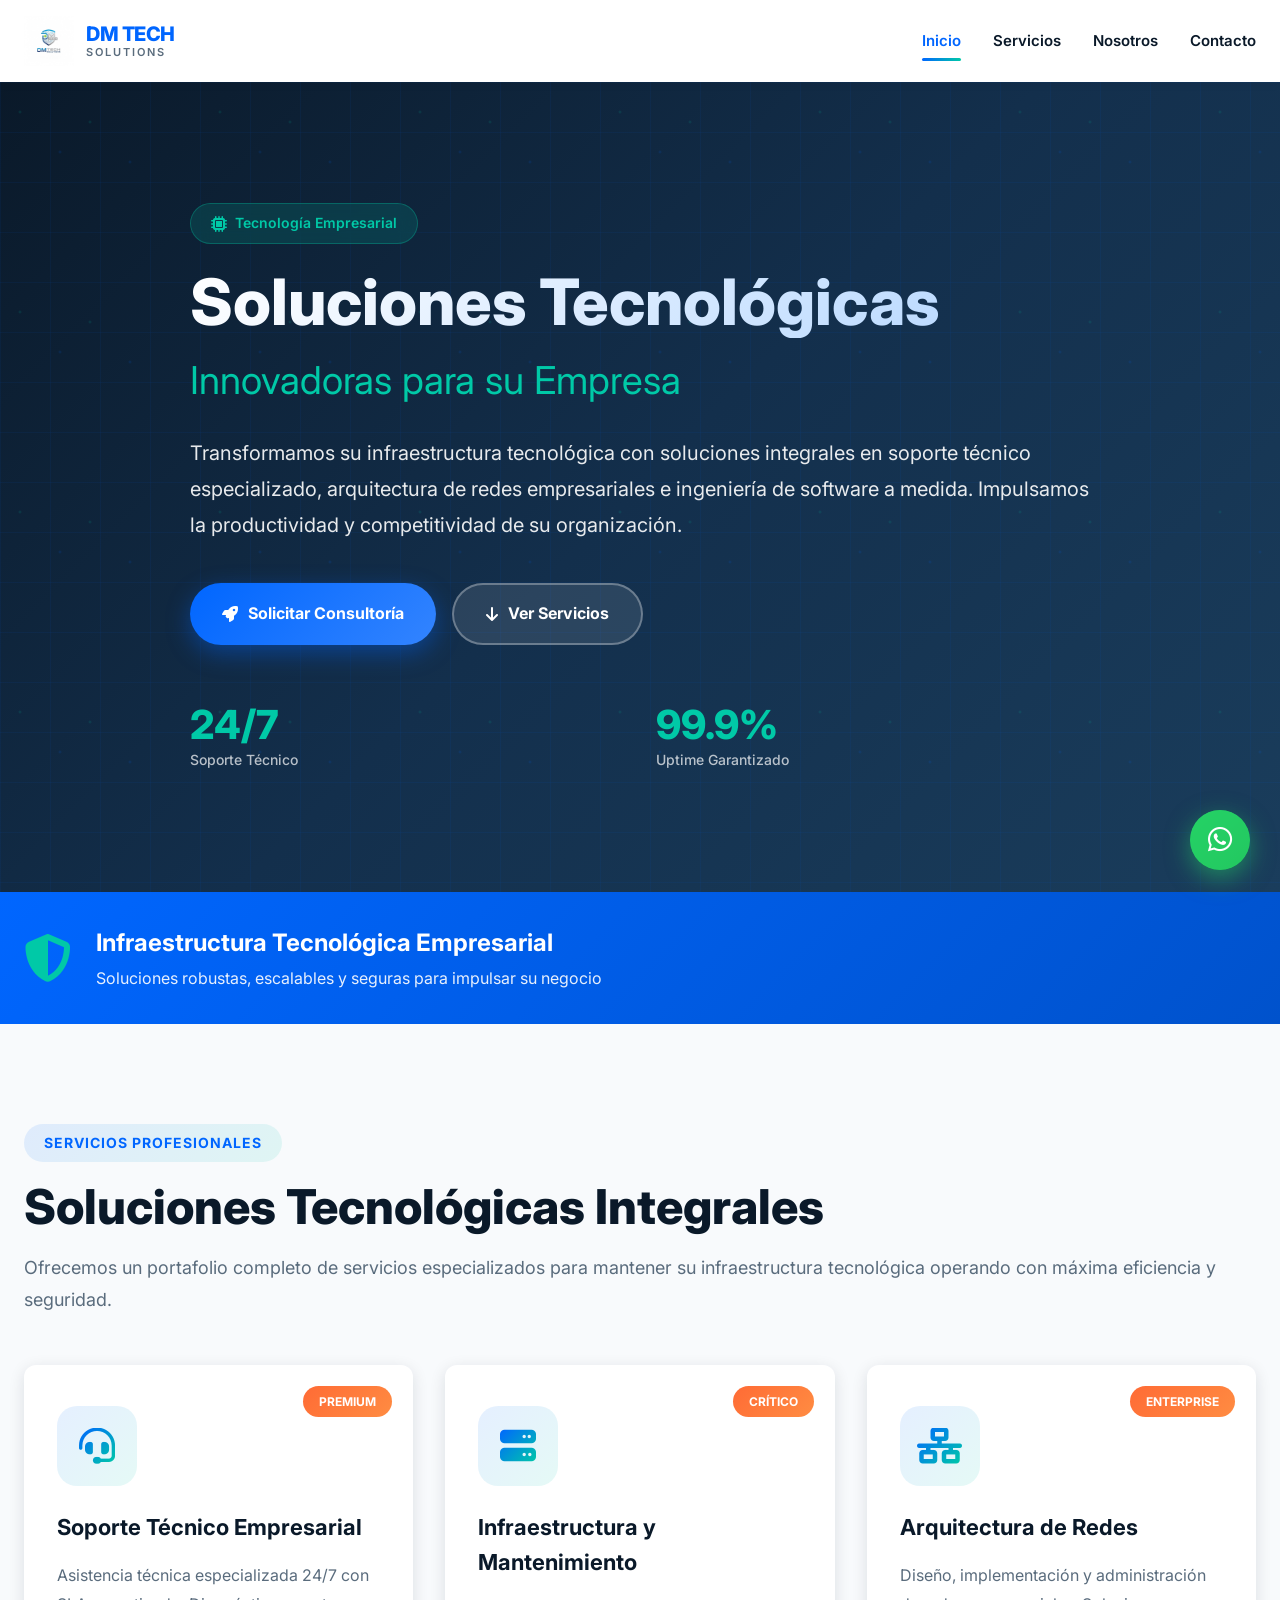
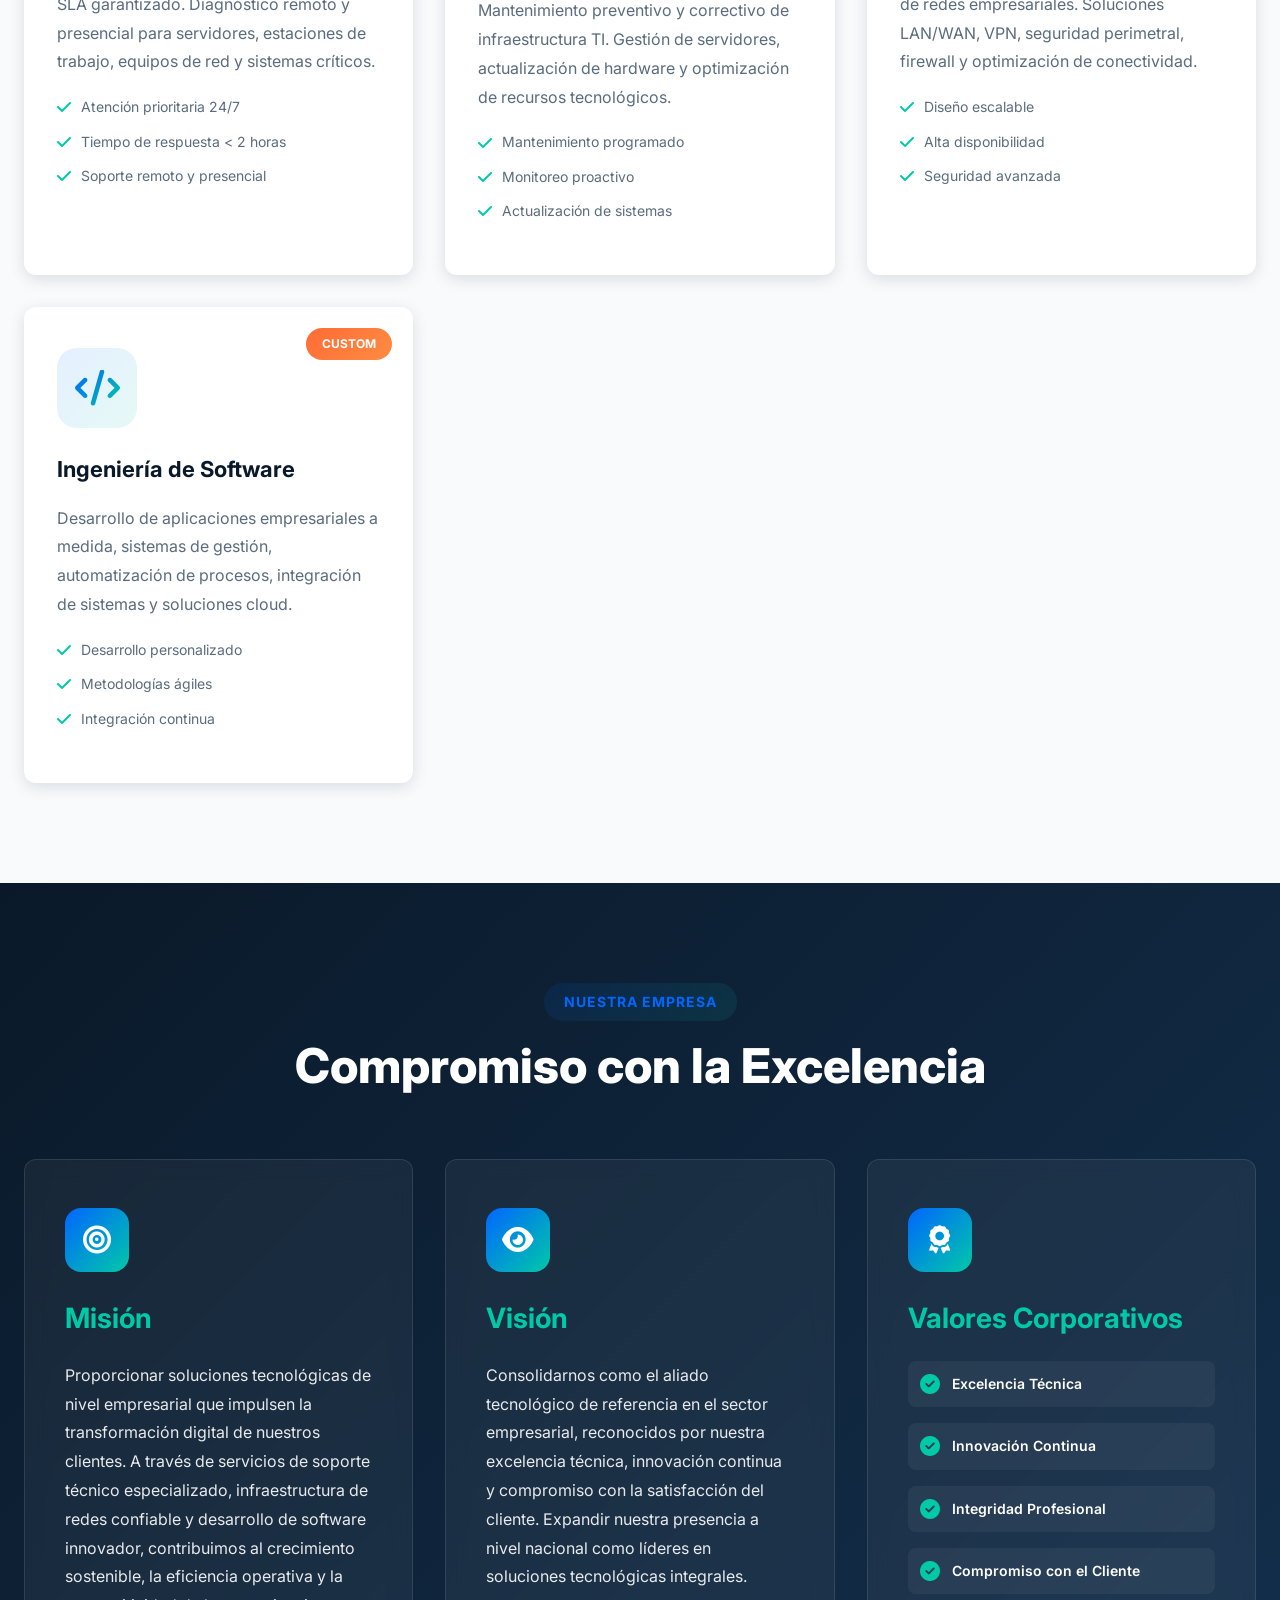
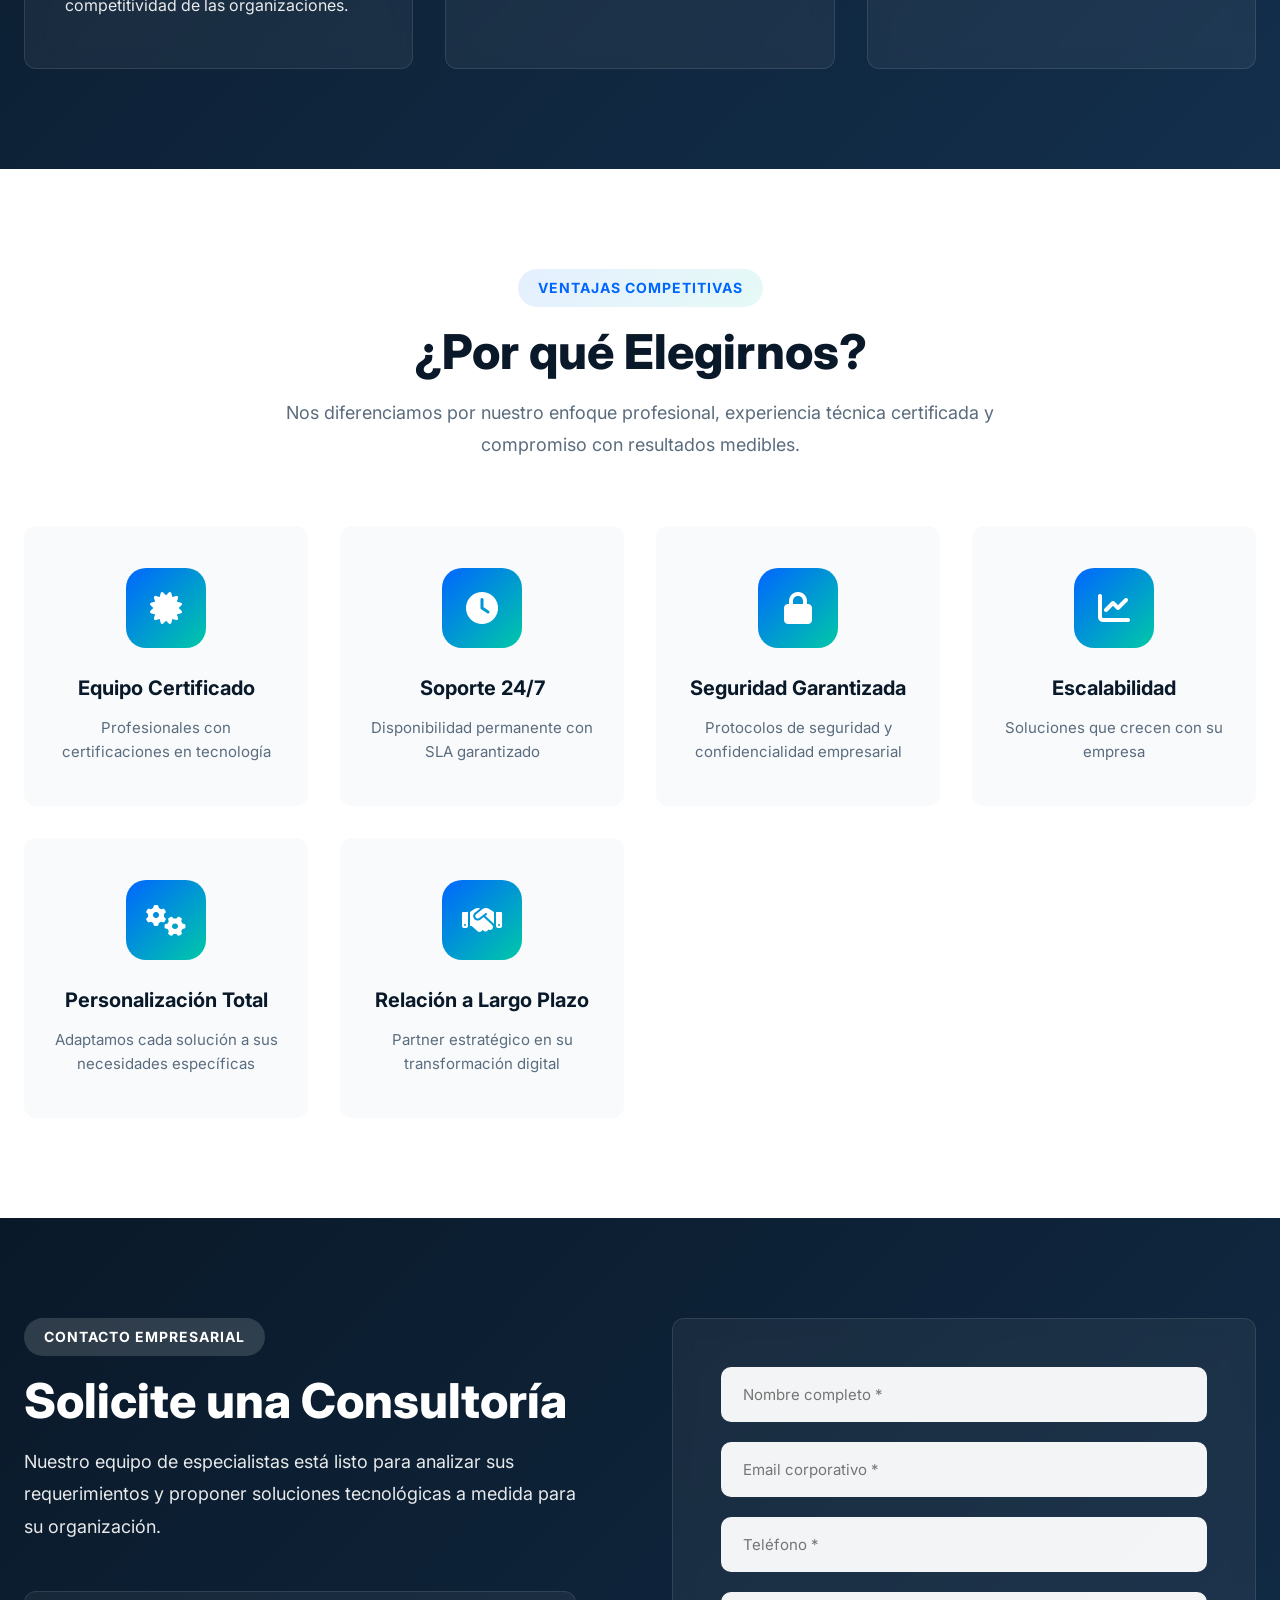
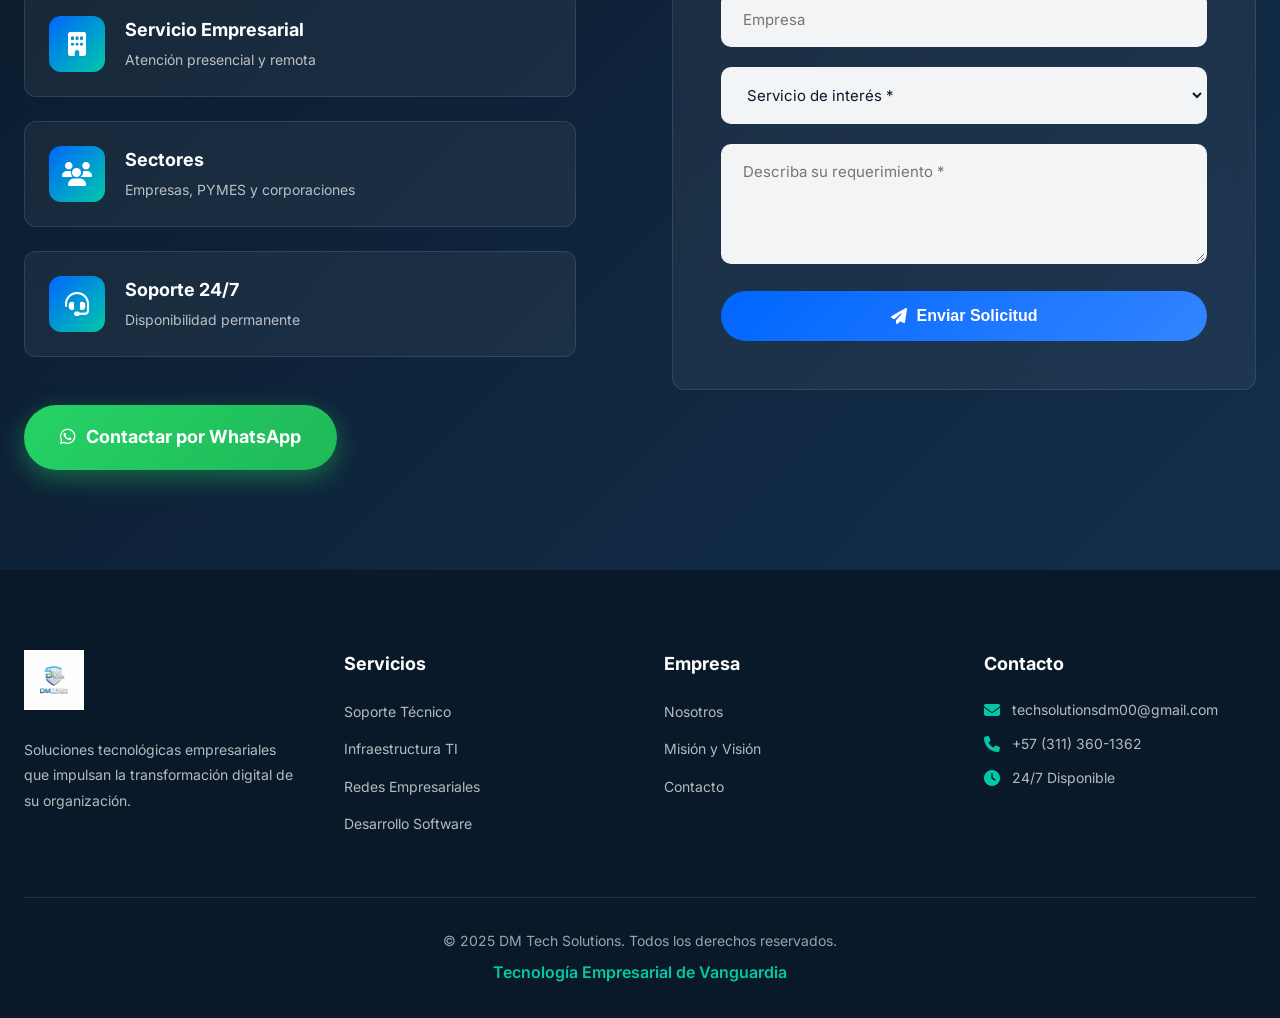
==== index.html @ 2453f930 "Initial commit - DM Tech Solutions website" ====
<!DOCTYPE html>
<html lang="es">
<head>
    <meta charset="UTF-8">
    <meta name="viewport" content="width=device-width, initial-scale=1.0">
    <meta name="description" content="DM Tech Solutions - Soluciones tecnológicas empresariales. Soporte técnico, infraestructura de redes y desarrollo de software.">
    <title>DM Tech Solutions | Tecnología Empresarial</title>
    <link rel="stylesheet" href="css/styles.css">
    <link rel="stylesheet" href="https://cdnjs.cloudflare.com/ajax/libs/font-awesome/6.4.0/css/all.min.css">
    <link rel="preconnect" href="https://fonts.googleapis.com">
    <link rel="preconnect" href="https://fonts.gstatic.com" crossorigin>
    <link href="https://fonts.googleapis.com/css2?family=Inter:wght@300;400;500;600;700;800&display=swap" rel="stylesheet">
</head>
<body>
    <!-- Header -->
    <header class="header">
        <div class="container">
            <div class="logo">
                <img src="images/logo.jpeg" alt="DM Tech Solutions Logo" class="logo-img">
                <div class="logo-text">
                    <span class="logo-name">DM TECH</span>
                    <span class="logo-tagline">SOLUTIONS</span>
                </div>
            </div>
            <nav class="nav">
                <a href="#inicio">Inicio</a>
                <a href="#servicios">Servicios</a>
                <a href="#nosotros">Nosotros</a>
                <a href="#contacto">Contacto</a>
            </nav>
        </div>
    </header>

    <!-- Hero Section -->
    <section id="inicio" class="hero">
        <div class="tech-background">
            <div class="grid-overlay"></div>
            <div class="particles"></div>
        </div>
        <div class="container">
            <div class="hero-content">
                <div class="hero-badge">
                    <i class="fas fa-microchip"></i>
                    <span>Tecnología Empresarial</span>
                </div>
                <h1 class="hero-title">
                    <span class="hero-main">Soluciones Tecnológicas</span>
                    <span class="hero-sub">Innovadoras para su Empresa</span>
                </h1>
                <p class="hero-description">
                    Transformamos su infraestructura tecnológica con soluciones integrales en soporte técnico especializado, 
                    arquitectura de redes empresariales e ingeniería de software a medida. Impulsamos la productividad y 
                    competitividad de su organización.
                </p>
                <div class="hero-buttons">
                    <a href="#contacto" class="btn btn-primary">
                        <i class="fas fa-rocket"></i> Solicitar Consultoría
                    </a>
                    <a href="#servicios" class="btn btn-secondary">
                        <i class="fas fa-arrow-down"></i> Ver Servicios
                    </a>
                </div>
                <div class="hero-stats">
                    <div class="stat">
                        <span class="stat-number">24/7</span>
                        <span class="stat-label">Soporte Técnico</span>
                    </div>
                    <div class="stat">
                        <span class="stat-number">99.9%</span>
                        <span class="stat-label">Uptime Garantizado</span>
                    </div>
                </div>
            </div>
        </div>
    </section>

    <!-- Tech Banner -->
    <section class="tech-banner">
        <div class="container">
            <div class="banner-content">
                <i class="fas fa-shield-alt"></i>
                <div class="banner-text">
                    <h3>Infraestructura Tecnológica Empresarial</h3>
                    <p>Soluciones robustas, escalables y seguras para impulsar su negocio</p>
                </div>
            </div>
        </div>
    </section>

    <!-- Services Section -->
    <section id="servicios" class="services">
        <div class="container">
            <div class="section-header">
                <span class="section-tag">Servicios Profesionales</span>
                <h2 class="section-title">Soluciones Tecnológicas Integrales</h2>
                <p class="section-description">
                    Ofrecemos un portafolio completo de servicios especializados para mantener su infraestructura 
                    tecnológica operando con máxima eficiencia y seguridad.
                </p>
            </div>
            <div class="services-grid">
                <div class="service-card">
                    <div class="service-icon">
                        <i class="fas fa-headset"></i>
                    </div>
                    <div class="service-badge">Premium</div>
                    <h3>Soporte Técnico Empresarial</h3>
                    <p>Asistencia técnica especializada 24/7 con SLA garantizado. Diagnóstico remoto y presencial para servidores, estaciones de trabajo, equipos de red y sistemas críticos.</p>
                    <ul class="service-features">
                        <li><i class="fas fa-check"></i> Atención prioritaria 24/7</li>
                        <li><i class="fas fa-check"></i> Tiempo de respuesta &lt; 2 horas</li>
                        <li><i class="fas fa-check"></i> Soporte remoto y presencial</li>
                    </ul>
                </div>
                
                <div class="service-card">
                    <div class="service-icon">
                        <i class="fas fa-server"></i>
                    </div>
                    <div class="service-badge">Crítico</div>
                    <h3>Infraestructura y Mantenimiento</h3>
                    <p>Mantenimiento preventivo y correctivo de infraestructura TI. Gestión de servidores, actualización de hardware y optimización de recursos tecnológicos.</p>
                    <ul class="service-features">
                        <li><i class="fas fa-check"></i> Mantenimiento programado</li>
                        <li><i class="fas fa-check"></i> Monitoreo proactivo</li>
                        <li><i class="fas fa-check"></i> Actualización de sistemas</li>
                    </ul>
                </div>
                
                <div class="service-card">
                    <div class="service-icon">
                        <i class="fas fa-network-wired"></i>
                    </div>
                    <div class="service-badge">Enterprise</div>
                    <h3>Arquitectura de Redes</h3>
                    <p>Diseño, implementación y administración de redes empresariales. Soluciones LAN/WAN, VPN, seguridad perimetral, firewall y optimización de conectividad.</p>
                    <ul class="service-features">
                        <li><i class="fas fa-check"></i> Diseño escalable</li>
                        <li><i class="fas fa-check"></i> Alta disponibilidad</li>
                        <li><i class="fas fa-check"></i> Seguridad avanzada</li>
                    </ul>
                </div>
                
                <div class="service-card">
                    <div class="service-icon">
                        <i class="fas fa-code"></i>
                    </div>
                    <div class="service-badge">Custom</div>
                    <h3>Ingeniería de Software</h3>
                    <p>Desarrollo de aplicaciones empresariales a medida, sistemas de gestión, automatización de procesos, integración de sistemas y soluciones cloud.</p>
                    <ul class="service-features">
                        <li><i class="fas fa-check"></i> Desarrollo personalizado</li>
                        <li><i class="fas fa-check"></i> Metodologías ágiles</li>
                        <li><i class="fas fa-check"></i> Integración continua</li>
                    </ul>
                </div>
            </div>
        </div>
    </section>

    <!-- Mission & Vision Section -->
    <section id="nosotros" class="mission-vision">
        <div class="container">
            <div class="section-header centered">
                <span class="section-tag">Nuestra Empresa</span>
                <h2 class="section-title light">Compromiso con la Excelencia</h2>
            </div>
            <div class="mv-grid">
                <div class="mv-card">
                    <div class="mv-icon">
                        <i class="fas fa-bullseye"></i>
                    </div>
                    <h3>Misión</h3>
                    <p>
                        Proporcionar soluciones tecnológicas de nivel empresarial que impulsen la transformación digital 
                        de nuestros clientes. A través de servicios de soporte técnico especializado, infraestructura de 
                        redes confiable y desarrollo de software innovador, contribuimos al crecimiento sostenible, la 
                        eficiencia operativa y la competitividad de las organizaciones.
                    </p>
                </div>
                
                <div class="mv-card">
                    <div class="mv-icon">
                        <i class="fas fa-eye"></i>
                    </div>
                    <h3>Visión</h3>
                    <p>
                        Consolidarnos como el aliado tecnológico de referencia en el sector empresarial, reconocidos por 
                        nuestra excelencia técnica, innovación continua y compromiso con la satisfacción del cliente. 
                        Expandir nuestra presencia a nivel nacional como líderes en soluciones tecnológicas integrales.
                    </p>
                </div>

                <div class="mv-card mv-values">
                    <div class="mv-icon">
                        <i class="fas fa-award"></i>
                    </div>
                    <h3>Valores Corporativos</h3>
                    <div class="values-list">
                        <div class="value-item">
                            <i class="fas fa-check-circle"></i>
                            <span>Excelencia Técnica</span>
                        </div>
                        <div class="value-item">
                            <i class="fas fa-check-circle"></i>
                            <span>Innovación Continua</span>
                        </div>
                        <div class="value-item">
                            <i class="fas fa-check-circle"></i>
                            <span>Integridad Profesional</span>
                        </div>
                        <div class="value-item">
                            <i class="fas fa-check-circle"></i>
                            <span>Compromiso con el Cliente</span>
                        </div>
                    </div>
                </div>
            </div>
        </div>
    </section>

    <!-- Why Choose Us Section -->
    <section class="why-us">
        <div class="container">
            <div class="section-header centered">
                <span class="section-tag">Ventajas Competitivas</span>
                <h2 class="section-title">¿Por qué Elegirnos?</h2>
                <p class="section-description">
                    Nos diferenciamos por nuestro enfoque profesional, experiencia técnica certificada y 
                    compromiso con resultados medibles.
                </p>
            </div>
            <div class="features-grid">
                <div class="feature">
                    <div class="feature-icon">
                        <i class="fas fa-certificate"></i>
                    </div>
                    <h4>Equipo Certificado</h4>
                    <p>Profesionales con certificaciones en tecnología</p>
                </div>
                <div class="feature">
                    <div class="feature-icon">
                        <i class="fas fa-clock"></i>
                    </div>
                    <h4>Soporte 24/7</h4>
                    <p>Disponibilidad permanente con SLA garantizado</p>
                </div>
                <div class="feature">
                    <div class="feature-icon">
                        <i class="fas fa-lock"></i>
                    </div>
                    <h4>Seguridad Garantizada</h4>
                    <p>Protocolos de seguridad y confidencialidad empresarial</p>
                </div>
                <div class="feature">
                    <div class="feature-icon">
                        <i class="fas fa-chart-line"></i>
                    </div>
                    <h4>Escalabilidad</h4>
                    <p>Soluciones que crecen con su empresa</p>
                </div>
                <div class="feature">
                    <div class="feature-icon">
                        <i class="fas fa-cogs"></i>
                    </div>
                    <h4>Personalización Total</h4>
                    <p>Adaptamos cada solución a sus necesidades específicas</p>
                </div>
                <div class="feature">
                    <div class="feature-icon">
                        <i class="fas fa-handshake"></i>
                    </div>
                    <h4>Relación a Largo Plazo</h4>
                    <p>Partner estratégico en su transformación digital</p>
                </div>
            </div>
        </div>
    </section>

    <!-- Contact Section -->
    <section id="contacto" class="contact">
        <div class="container">
            <div class="contact-wrapper">
                <div class="contact-info-section">
                    <div class="section-header">
                        <span class="section-tag light">Contacto Empresarial</span>
                        <h2 class="section-title light">Solicite una Consultoría</h2>
                        <p class="section-description light">
                            Nuestro equipo de especialistas está listo para analizar sus requerimientos y 
                            proponer soluciones tecnológicas a medida para su organización.
                        </p>
                    </div>
                    
                    <div class="contact-methods">
                        <div class="contact-method">
                            <div class="method-icon">
                                <i class="fas fa-building"></i>
                            </div>
                            <div class="method-info">
                                <h4>Servicio Empresarial</h4>
                                <p>Atención presencial y remota</p>
                            </div>
                        </div>
                        
                        <div class="contact-method">
                            <div class="method-icon">
                                <i class="fas fa-users"></i>
                            </div>
                            <div class="method-info">
                                <h4>Sectores</h4>
                                <p>Empresas, PYMES y corporaciones</p>
                            </div>
                        </div>
                        
                        <div class="contact-method">
                            <div class="method-icon">
                                <i class="fas fa-headset"></i>
                            </div>
                            <div class="method-info">
                                <h4>Soporte 24/7</h4>
                                <p>Disponibilidad permanente</p>
                            </div>
                        </div>
                    </div>
                    
                    <a href="https://wa.me/573113601362" target="_blank" rel="noopener noreferrer" class="btn btn-whatsapp">
                        <i class="fab fa-whatsapp"></i> Contactar por WhatsApp
                    </a>
                </div>
                
                <div class="contact-form-section">
                    <form class="contact-form" id="contactForm">
                        <div class="form-group">
                            <input type="text" id="nombre" placeholder="Nombre completo *" required>
                        </div>
                        <div class="form-group">
                            <input type="email" id="email" placeholder="Email corporativo *" required>
                        </div>
                        <div class="form-group">
                            <input type="tel" id="telefono" placeholder="Teléfono *" required>
                        </div>
                        <div class="form-group">
                            <input type="text" id="empresa" placeholder="Empresa">
                        </div>
                        <div class="form-group">
                            <select id="servicio" title="Servicio de interés" required>
                                <option value="">Servicio de interés *</option>
                                <option value="soporte">Soporte Técnico</option>
                                <option value="infraestructura">Infraestructura TI</option>
                                <option value="redes">Arquitectura de Redes</option>
                                <option value="desarrollo">Desarrollo de Software</option>
                                <option value="consultoria">Consultoría General</option>
                            </select>
                        </div>
                        <div class="form-group">
                            <textarea id="mensaje" rows="4" placeholder="Describa su requerimiento *" required></textarea>
                        </div>
                        <button type="submit" class="btn btn-submit">
                            <i class="fas fa-paper-plane"></i> Enviar Solicitud
                        </button>
                    </form>
                </div>
            </div>
        </div>
    </section>

    <!-- Footer -->
    <footer class="footer">
        <div class="container">
            <div class="footer-content">
                <div class="footer-section">
                    <img src="images/logo.jpeg" alt="DM Tech Solutions" class="footer-logo">
                    <p class="footer-description">
                        Soluciones tecnológicas empresariales que impulsan la transformación digital 
                        de su organización.
                    </p>
                </div>
                
                <div class="footer-section">
                    <h4>Servicios</h4>
                    <ul class="footer-links">
                        <li><a href="#servicios">Soporte Técnico</a></li>
                        <li><a href="#servicios">Infraestructura TI</a></li>
                        <li><a href="#servicios">Redes Empresariales</a></li>
                        <li><a href="#servicios">Desarrollo Software</a></li>
                    </ul>
                </div>
                
                <div class="footer-section">
                    <h4>Empresa</h4>
                    <ul class="footer-links">
                        <li><a href="#nosotros">Nosotros</a></li>
                        <li><a href="#nosotros">Misión y Visión</a></li>
                        <li><a href="#contacto">Contacto</a></li>
                    </ul>
                </div>
                
                <div class="footer-section">
                    <h4>Contacto</h4>
                    <div class="footer-contact">
                        <p><i class="fas fa-envelope"></i> techsolutionsdm00@gmail.com</p>
                        <p><i class="fas fa-phone"></i> +57 (311) 360-1362</p>
                        <p><i class="fas fa-clock"></i> 24/7 Disponible</p>
                    </div>
                </div>
            </div>
            
            <div class="footer-bottom">
                <p class="footer-copy">&copy; 2025 DM Tech Solutions. Todos los derechos reservados.</p>
                <p class="footer-slogan">Tecnología Empresarial de Vanguardia</p>
            </div>
        </div>
    </footer>

    <!-- Botón Flotante de WhatsApp -->
    <a href="https://wa.me/573113601362" target="_blank" rel="noopener noreferrer" class="whatsapp-float" aria-label="Contactar por WhatsApp">
        <i class="fab fa-whatsapp"></i>
        <span class="whatsapp-text">Contáctanos</span>
    </a>

    <script src="js/main.js"></script>
</body>
</html>
---- css/styles.css ----
/* ========================================
   DM TECH SOLUTIONS - CORPORATE STYLES
   ======================================== */

/* Reset y Variables */
* {
    margin: 0;
    padding: 0;
    box-sizing: border-box;
}

:root {
    /* Colores empresariales tecnológicos */
    --primary-color: #0066FF;
    --primary-dark: #0052CC;
    --primary-light: #3384FF;
    --secondary-color: #00C9A7;
    --accent-color: #FF6B35;
    
    /* Colores de fondo */
    --bg-dark: #0A1929;
    --bg-medium: #132F4C;
    --bg-light: #F8FAFC;
    --bg-white: #FFFFFF;
    --bg-card: #FFFFFF;
    
    /* Colores de texto */
    --text-primary: #0A1929;
    --text-secondary: #5A6C7D;
    --text-light: #8B9DAD;
    --text-white: #FFFFFF;
    
    /* Efectos y sombras */
    --shadow-sm: 0 2px 8px rgba(10, 25, 41, 0.08);
    --shadow-md: 0 4px 16px rgba(10, 25, 41, 0.12);
    --shadow-lg: 0 8px 32px rgba(10, 25, 41, 0.16);
    --shadow-xl: 0 16px 48px rgba(10, 25, 41, 0.20);
    
    /* Otros */
    --border-radius: 12px;
    --transition: all 0.3s cubic-bezier(0.4, 0, 0.2, 1);
    --whatsapp-color: #25D366;
}

/* Tipografía */
body {
    font-family: 'Inter', -apple-system, BlinkMacSystemFont, 'Segoe UI', Roboto, Oxygen, Ubuntu, Cantarell, sans-serif;
    line-height: 1.6;
    color: var(--text-primary);
    background-color: var(--bg-white);
    overflow-x: hidden;
}

html {
    scroll-behavior: smooth;
}

.container {
    max-width: 1280px;
    margin: 0 auto;
    padding: 0 24px;
}

/* ========================================
   HEADER
   ======================================== */
.header {
    background-color: rgba(255, 255, 255, 0.95);
    -webkit-backdrop-filter: blur(10px);
    backdrop-filter: blur(10px);
    box-shadow: var(--shadow-sm);
    position: sticky;
    top: 0;
    z-index: 1000;
    padding: 16px 0;
    transition: var(--transition);
}

.header .container {
    display: flex;
    justify-content: space-between;
    align-items: center;
}

.logo {
    display: flex;
    align-items: center;
    gap: 12px;
    cursor: pointer;
    transition: var(--transition);
}

.logo:hover {
    transform: translateY(-2px);
}

.logo-img {
    height: 50px;
    width: auto;
    object-fit: contain;
}

.logo-text {
    display: flex;
    flex-direction: column;
    line-height: 1.2;
}

.logo-name {
    font-size: 20px;
    font-weight: 800;
    color: var(--primary-color);
    letter-spacing: -0.5px;
}

.logo-tagline {
    font-size: 11px;
    font-weight: 600;
    color: var(--text-secondary);
    letter-spacing: 2px;
    text-transform: uppercase;
}

.nav {
    display: flex;
    gap: 32px;
    align-items: center;
}

.nav a {
    color: var(--text-primary);
    text-decoration: none;
    font-weight: 600;
    font-size: 15px;
    position: relative;
    transition: var(--transition);
    padding: 8px 0;
}

.nav a::after {
    content: '';
    position: absolute;
    bottom: 0;
    left: 0;
    width: 0;
    height: 3px;
    background: linear-gradient(90deg, var(--primary-color), var(--secondary-color));
    transition: var(--transition);
    border-radius: 3px;
}

.nav a:hover {
    color: var(--primary-color);
}

.nav a:hover::after {
    width: 100%;
}

/* ========================================
   HERO SECTION
   ======================================== */
.hero {
    position: relative;
    min-height: 90vh;
    display: flex;
    align-items: center;
    background: linear-gradient(135deg, var(--bg-dark) 0%, var(--bg-medium) 50%, #1a3d5c 100%);
    color: var(--text-white);
    overflow: hidden;
    padding: 80px 0;
}

.tech-background {
    position: absolute;
    top: 0;
    left: 0;
    right: 0;
    bottom: 0;
    z-index: 0;
    opacity: 0.6;
}

.grid-overlay {
    position: absolute;
    width: 100%;
    height: 100%;
    background-image: 
        linear-gradient(rgba(0, 102, 255, 0.1) 1px, transparent 1px),
        linear-gradient(90deg, rgba(0, 102, 255, 0.1) 1px, transparent 1px);
    background-size: 50px 50px;
    animation: gridMove 20s linear infinite;
}

@keyframes gridMove {
    0% { background-position: 0 0; }
    100% { background-position: 50px 50px; }
}

.particles {
    position: absolute;
    width: 100%;
    height: 100%;
    background-image: radial-gradient(2px 2px at 20px 30px, rgba(0, 201, 167, 0.3), transparent),
                      radial-gradient(2px 2px at 60px 70px, rgba(0, 102, 255, 0.3), transparent),
                      radial-gradient(2px 2px at 90px 40px, rgba(0, 201, 167, 0.3), transparent),
                      radial-gradient(2px 2px at 130px 80px, rgba(0, 102, 255, 0.3), transparent);
    background-size: 200px 200px;
    animation: particlesFloat 15s ease-in-out infinite;
}

@keyframes particlesFloat {
    0%, 100% { transform: translateY(0); }
    50% { transform: translateY(-20px); }
}

.hero-content {
    position: relative;
    z-index: 1;
    max-width: 900px;
}

.hero-badge {
    display: inline-flex;
    align-items: center;
    gap: 8px;
    background: rgba(0, 201, 167, 0.15);
    -webkit-backdrop-filter: blur(10px);
    backdrop-filter: blur(10px);
    border: 1px solid rgba(0, 201, 167, 0.3);
    padding: 8px 20px;
    border-radius: 50px;
    font-size: 14px;
    font-weight: 600;
    color: var(--secondary-color);
    margin-bottom: 24px;
    animation: fadeInDown 1s ease-out;
}

.hero-badge i {
    font-size: 16px;
}

.hero-title {
    display: flex;
    flex-direction: column;
    gap: 12px;
    margin-bottom: 24px;
}

.hero-main {
    font-size: clamp(2.5rem, 5vw, 4.5rem);
    font-weight: 800;
    line-height: 1.1;
    background: linear-gradient(135deg, #FFFFFF 0%, #B0D4FF 100%);
    -webkit-background-clip: text;
    -webkit-text-fill-color: transparent;
    background-clip: text;
    animation: fadeInUp 1s ease-out 0.2s both;
}

.hero-sub {
    font-size: clamp(1.5rem, 3vw, 2.5rem);
    font-weight: 400;
    color: var(--secondary-color);
    animation: fadeInUp 1s ease-out 0.4s both;
}

.hero-description {
    font-size: clamp(1rem, 2vw, 1.25rem);
    line-height: 1.8;
    color: rgba(255, 255, 255, 0.9);
    margin-bottom: 40px;
    animation: fadeInUp 1s ease-out 0.6s both;
}

.hero-buttons {
    display: flex;
    gap: 16px;
    flex-wrap: wrap;
    margin-bottom: 60px;
    animation: fadeInUp 1s ease-out 0.8s both;
}

.hero-stats {
    display: grid;
    grid-template-columns: repeat(auto-fit, minmax(150px, 1fr));
    gap: 32px;
    animation: fadeInUp 1s ease-out 1s both;
}

.stat {
    display: flex;
    flex-direction: column;
    gap: 4px;
}

.stat-number {
    font-size: 2.5rem;
    font-weight: 800;
    color: var(--secondary-color);
    line-height: 1;
}

.stat-label {
    font-size: 14px;
    color: rgba(255, 255, 255, 0.7);
    font-weight: 500;
}

/* ========================================
   BOTONES
   ======================================== */
.btn {
    display: inline-flex;
    align-items: center;
    gap: 10px;
    padding: 16px 32px;
    font-size: 16px;
    font-weight: 700;
    text-decoration: none;
    border-radius: 50px;
    transition: var(--transition);
    cursor: pointer;
    border: none;
    white-space: nowrap;
}

.btn-primary {
    background: linear-gradient(135deg, var(--primary-color), var(--primary-light));
    color: var(--text-white);
    box-shadow: 0 8px 24px rgba(0, 102, 255, 0.4);
}

.btn-primary:hover {
    transform: translateY(-3px);
    box-shadow: 0 12px 32px rgba(0, 102, 255, 0.5);
}

.btn-secondary {
    background: rgba(255, 255, 255, 0.1);
    -webkit-backdrop-filter: blur(10px);
    backdrop-filter: blur(10px);
    color: var(--text-white);
    border: 2px solid rgba(255, 255, 255, 0.3);
}

.btn-secondary:hover {
    background: rgba(255, 255, 255, 0.2);
    border-color: rgba(255, 255, 255, 0.5);
    transform: translateY(-3px);
}

.btn-whatsapp {
    background: linear-gradient(135deg, var(--whatsapp-color), #20b858);
    color: var(--text-white);
    box-shadow: 0 8px 24px rgba(37, 211, 102, 0.4);
    font-size: 18px;
    padding: 18px 36px;
}

.btn-whatsapp:hover {
    transform: translateY(-3px);
    box-shadow: 0 12px 32px rgba(37, 211, 102, 0.5);
}

.btn-submit {
    background: linear-gradient(135deg, var(--primary-color), var(--primary-light));
    color: var(--text-white);
    width: 100%;
    justify-content: center;
}

.btn-submit:hover {
    transform: translateY(-2px);
    box-shadow: var(--shadow-lg);
}

/* ========================================
   TECH BANNER
   ======================================== */
.tech-banner {
    background: linear-gradient(135deg, var(--primary-color), var(--primary-dark));
    padding: 32px 0;
    color: var(--text-white);
}

.banner-content {
    display: flex;
    align-items: center;
    gap: 24px;
}

.banner-content i {
    font-size: 48px;
    color: var(--secondary-color);
}

.banner-text h3 {
    font-size: 24px;
    font-weight: 700;
    margin-bottom: 4px;
}

.banner-text p {
    font-size: 16px;
    color: rgba(255, 255, 255, 0.9);
}

/* ========================================
   SECTION HEADERS
   ======================================== */
.section-header {
    margin-bottom: 48px;
}

.section-header.centered {
    text-align: center;
    max-width: 800px;
    margin-left: auto;
    margin-right: auto;
    margin-bottom: 64px;
}

.section-tag {
    display: inline-block;
    background: linear-gradient(135deg, rgba(0, 102, 255, 0.1), rgba(0, 201, 167, 0.1));
    color: var(--primary-color);
    padding: 8px 20px;
    border-radius: 50px;
    font-size: 14px;
    font-weight: 700;
    text-transform: uppercase;
    letter-spacing: 1px;
    margin-bottom: 16px;
}

.section-tag.light {
    background: rgba(255, 255, 255, 0.15);
    color: var(--text-white);
}

.section-title {
    font-size: clamp(2rem, 4vw, 3rem);
    font-weight: 800;
    color: var(--text-primary);
    margin-bottom: 16px;
    line-height: 1.2;
}

.section-title.light {
    color: var(--text-white);
}

.section-description {
    font-size: 18px;
    line-height: 1.8;
    color: var(--text-secondary);
}

.section-description.light {
    color: rgba(255, 255, 255, 0.9);
}

/* ========================================
   SERVICES SECTION
   ======================================== */
.services {
    padding: 100px 0;
    background-color: var(--bg-light);
}

.services-grid {
    display: grid;
    grid-template-columns: repeat(auto-fit, minmax(300px, 1fr));
    gap: 32px;
}

.service-card {
    background: var(--bg-card);
    padding: 40px 32px;
    border-radius: var(--border-radius);
    box-shadow: var(--shadow-md);
    transition: var(--transition);
    position: relative;
    overflow: hidden;
    border: 1px solid transparent;
}

.service-card::before {
    content: '';
    position: absolute;
    top: 0;
    left: 0;
    right: 0;
    height: 4px;
    background: linear-gradient(90deg, var(--primary-color), var(--secondary-color));
    transform: scaleX(0);
    transition: var(--transition);
}

.service-card:hover {
    transform: translateY(-8px);
    box-shadow: var(--shadow-xl);
    border-color: rgba(0, 102, 255, 0.2);
}

.service-card:hover::before {
    transform: scaleX(1);
}

.service-icon {
    width: 80px;
    height: 80px;
    background: linear-gradient(135deg, rgba(0, 102, 255, 0.1), rgba(0, 201, 167, 0.1));
    border-radius: 20px;
    display: flex;
    align-items: center;
    justify-content: center;
    margin-bottom: 24px;
    transition: var(--transition);
}

.service-card:hover .service-icon {
    transform: rotate(-5deg) scale(1.05);
}

.service-icon i {
    font-size: 36px;
    background: linear-gradient(135deg, var(--primary-color), var(--secondary-color));
    -webkit-background-clip: text;
    -webkit-text-fill-color: transparent;
    background-clip: text;
}

.service-badge {
    position: absolute;
    top: 20px;
    right: 20px;
    background: linear-gradient(135deg, var(--accent-color), #FF8C42);
    color: var(--text-white);
    padding: 6px 16px;
    border-radius: 20px;
    font-size: 12px;
    font-weight: 700;
    text-transform: uppercase;
}

.service-card h3 {
    font-size: 22px;
    font-weight: 700;
    color: var(--text-primary);
    margin-bottom: 16px;
}

.service-card p {
    color: var(--text-secondary);
    line-height: 1.8;
    margin-bottom: 20px;
}

.service-features {
    list-style: none;
    padding: 0;
}

.service-features li {
    display: flex;
    align-items: center;
    gap: 10px;
    color: var(--text-secondary);
    margin-bottom: 12px;
    font-size: 14px;
}

.service-features i {
    color: var(--secondary-color);
    font-size: 16px;
}

/* ========================================
   MISSION & VISION
   ======================================== */
.mission-vision {
    padding: 100px 0;
    background: linear-gradient(135deg, var(--bg-dark) 0%, var(--bg-medium) 100%);
    color: var(--text-white);
}

.mv-grid {
    display: grid;
    grid-template-columns: repeat(auto-fit, minmax(320px, 1fr));
    gap: 32px;
}

.mv-card {
    background: rgba(255, 255, 255, 0.05);
    -webkit-backdrop-filter: blur(10px);
    backdrop-filter: blur(10px);
    padding: 48px 40px;
    border-radius: var(--border-radius);
    border: 1px solid rgba(255, 255, 255, 0.1);
    transition: var(--transition);
}

.mv-card:hover {
    transform: translateY(-8px);
    background: rgba(255, 255, 255, 0.08);
    border-color: rgba(0, 201, 167, 0.3);
}

.mv-icon {
    width: 64px;
    height: 64px;
    background: linear-gradient(135deg, var(--primary-color), var(--secondary-color));
    border-radius: 16px;
    display: flex;
    align-items: center;
    justify-content: center;
    margin-bottom: 24px;
}

.mv-icon i {
    font-size: 28px;
    color: var(--text-white);
}

.mv-card h3 {
    font-size: 28px;
    font-weight: 700;
    margin-bottom: 20px;
    color: var(--secondary-color);
}

.mv-card p {
    font-size: 16px;
    line-height: 1.8;
    color: rgba(255, 255, 255, 0.9);
}

.values-list {
    display: grid;
    grid-template-columns: repeat(auto-fit, minmax(200px, 1fr));
    gap: 16px;
}

.value-item {
    display: flex;
    align-items: center;
    gap: 12px;
    padding: 12px;
    background: rgba(255, 255, 255, 0.05);
    border-radius: 8px;
    transition: var(--transition);
}

.value-item:hover {
    background: rgba(255, 255, 255, 0.1);
}

.value-item i {
    font-size: 20px;
    color: var(--secondary-color);
}

.value-item span {
    font-size: 14px;
    font-weight: 600;
}

/* ========================================
   WHY CHOOSE US
   ======================================== */
.why-us {
    padding: 100px 0;
    background-color: var(--bg-white);
}

.features-grid {
    display: grid;
    grid-template-columns: repeat(auto-fit, minmax(280px, 1fr));
    gap: 32px;
}

.feature {
    text-align: center;
    padding: 40px 24px;
    background: var(--bg-light);
    border-radius: var(--border-radius);
    transition: var(--transition);
    border: 2px solid transparent;
}

.feature:hover {
    transform: translateY(-8px);
    background: var(--bg-white);
    border-color: var(--primary-color);
    box-shadow: var(--shadow-lg);
}

.feature-icon {
    width: 80px;
    height: 80px;
    background: linear-gradient(135deg, var(--primary-color), var(--secondary-color));
    border-radius: 20px;
    display: flex;
    align-items: center;
    justify-content: center;
    margin: 0 auto 24px;
    transition: var(--transition);
}

.feature:hover .feature-icon {
    transform: scale(1.1) rotate(-5deg);
}

.feature-icon i {
    font-size: 32px;
    color: var(--text-white);
}

.feature h4 {
    font-size: 20px;
    font-weight: 700;
    color: var(--text-primary);
    margin-bottom: 12px;
}

.feature p {
    font-size: 15px;
    color: var(--text-secondary);
    line-height: 1.6;
}

/* ========================================
   CONTACT SECTION
   ======================================== */
.contact {
    padding: 100px 0;
    background: linear-gradient(135deg, var(--bg-dark) 0%, var(--bg-medium) 100%);
    color: var(--text-white);
}

.contact-wrapper {
    display: grid;
    grid-template-columns: 1fr 1fr;
    gap: 64px;
    align-items: start;
}

.contact-info-section {
    padding-right: 32px;
}

.contact-methods {
    display: flex;
    flex-direction: column;
    gap: 24px;
    margin: 48px 0;
}

.contact-method {
    display: flex;
    align-items: center;
    gap: 20px;
    padding: 24px;
    background: rgba(255, 255, 255, 0.05);
    border-radius: var(--border-radius);
    border: 1px solid rgba(255, 255, 255, 0.1);
    transition: var(--transition);
}

.contact-method:hover {
    background: rgba(255, 255, 255, 0.1);
    transform: translateX(8px);
}

.method-icon {
    width: 56px;
    height: 56px;
    background: linear-gradient(135deg, var(--primary-color), var(--secondary-color));
    border-radius: 12px;
    display: flex;
    align-items: center;
    justify-content: center;
    flex-shrink: 0;
}

.method-icon i {
    font-size: 24px;
    color: var(--text-white);
}

.method-info h4 {
    font-size: 18px;
    font-weight: 700;
    margin-bottom: 4px;
}

.method-info p {
    font-size: 14px;
    color: rgba(255, 255, 255, 0.7);
}

/* Form Styles */
.contact-form-section {
    background: rgba(255, 255, 255, 0.05);
    -webkit-backdrop-filter: blur(10px);
    backdrop-filter: blur(10px);
    padding: 48px;
    border-radius: var(--border-radius);
    border: 1px solid rgba(255, 255, 255, 0.1);
}

.contact-form {
    display: flex;
    flex-direction: column;
    gap: 20px;
}

.form-group input,
.form-group select,
.form-group textarea {
    width: 100%;
    padding: 16px 20px;
    font-size: 15px;
    font-family: inherit;
    background: rgba(255, 255, 255, 0.95);
    border: 2px solid transparent;
    border-radius: 10px;
    color: var(--text-primary);
    transition: var(--transition);
}

.form-group input:focus,
.form-group select:focus,
.form-group textarea:focus {
    outline: none;
    border-color: var(--primary-color);
    background: var(--bg-white);
}

.form-group textarea {
    resize: vertical;
    min-height: 120px;
}

/* ========================================
   FOOTER
   ======================================== */
.footer {
    background-color: var(--bg-dark);
    color: rgba(255, 255, 255, 0.8);
    padding: 80px 0 32px;
}

.footer-content {
    display: grid;
    grid-template-columns: repeat(auto-fit, minmax(250px, 1fr));
    gap: 48px;
    margin-bottom: 48px;
}

.footer-section h4 {
    font-size: 18px;
    font-weight: 700;
    color: var(--text-white);
    margin-bottom: 20px;
}

.footer-logo {
    height: 60px;
    width: auto;
    margin-bottom: 20px;
}

.footer-description {
    font-size: 14px;
    line-height: 1.8;
    color: rgba(255, 255, 255, 0.7);
}

.footer-links {
    list-style: none;
}

.footer-links li {
    margin-bottom: 12px;
}

.footer-links a {
    color: rgba(255, 255, 255, 0.7);
    text-decoration: none;
    font-size: 14px;
    transition: var(--transition);
}

.footer-links a:hover {
    color: var(--secondary-color);
    padding-left: 8px;
}

.footer-contact p {
    display: flex;
    align-items: center;
    gap: 12px;
    font-size: 14px;
    margin-bottom: 12px;
    color: rgba(255, 255, 255, 0.7);
}

.footer-contact i {
    color: var(--secondary-color);
    font-size: 16px;
}

.footer-bottom {
    border-top: 1px solid rgba(255, 255, 255, 0.1);
    padding-top: 32px;
    text-align: center;
}

.footer-copy {
    font-size: 14px;
    color: rgba(255, 255, 255, 0.6);
    margin-bottom: 8px;
}

.footer-slogan {
    font-size: 16px;
    font-weight: 600;
    color: var(--secondary-color);
}

/* ========================================
   ANIMATIONS
   ======================================== */
@keyframes fadeIn {
    from {
        opacity: 0;
    }
    to {
        opacity: 1;
    }
}

@keyframes fadeInDown {
    from {
        opacity: 0;
        transform: translateY(-30px);
    }
    to {
        opacity: 1;
        transform: translateY(0);
    }
}

@keyframes fadeInUp {
    from {
        opacity: 0;
        transform: translateY(30px);
    }
    to {
        opacity: 1;
        transform: translateY(0);
    }
}

/* ========================================
   RESPONSIVE DESIGN
   ======================================== */
@media (max-width: 1024px) {
    .contact-wrapper {
        grid-template-columns: 1fr;
        gap: 48px;
    }
    
    .contact-info-section {
        padding-right: 0;
    }
}

@media (max-width: 768px) {
    .header .container {
        flex-direction: column;
        gap: 16px;
    }

    .nav {
        gap: 20px;
    }

    .nav a {
        font-size: 14px;
    }

    .hero {
        min-height: 0;
        padding: 60px 0;
    }

    .hero-buttons {
        flex-direction: column;
        width: 100%;
    }

    .btn {
        width: 100%;
        justify-content: center;
    }

    .hero-stats {
        grid-template-columns: repeat(3, 1fr);
        gap: 16px;
    }

    .stat-number {
        font-size: 2rem;
    }

    .stat-label {
        font-size: 12px;
    }

    .banner-content {
        flex-direction: column;
        text-align: center;
    }

    .services-grid,
    .features-grid,
    .mv-grid {
        grid-template-columns: 1fr;
    }

    .values-list {
        grid-template-columns: 1fr;
    }

    .contact-form-section {
        padding: 32px 24px;
    }

    .footer-content {
        grid-template-columns: 1fr;
        gap: 32px;
    }
}

@media (max-width: 480px) {
    .container {
        padding: 0 16px;
    }

    .logo-img {
        height: 40px;
    }

    .logo-name {
        font-size: 16px;
    }

    .hero-stats {
        grid-template-columns: 1fr;
        text-align: center;
    }

    .service-card,
    .feature,
    .mv-card {
        padding: 32px 24px;
    }
}

/* ========================================
   UTILITY CLASSES
   ======================================== */
.text-center {
    text-align: center;
}

.mb-0 { margin-bottom: 0; }
.mb-1 { margin-bottom: 8px; }
.mb-2 { margin-bottom: 16px; }
.mb-3 { margin-bottom: 24px; }
.mb-4 { margin-bottom: 32px; }

.mt-0 { margin-top: 0; }
.mt-1 { margin-top: 8px; }
.mt-2 { margin-top: 16px; }
.mt-3 { margin-top: 24px; }
.mt-4 { margin-top: 32px; }

/* ========================================
   WHATSAPP FLOATING BUTTON
   ======================================== */
.whatsapp-float {
    position: fixed;
    bottom: 30px;
    right: 30px;
    background: linear-gradient(135deg, var(--whatsapp-color), #20b858);
    color: var(--text-white);
    width: 60px;
    height: 60px;
    border-radius: 50%;
    display: flex;
    align-items: center;
    justify-content: center;
    font-size: 28px;
    box-shadow: 0 8px 24px rgba(37, 211, 102, 0.5);
    z-index: 9999;
    text-decoration: none;
    transition: var(--transition);
    overflow: hidden;
}

.whatsapp-float i {
    transition: var(--transition);
    z-index: 2;
}

.whatsapp-text {
    position: absolute;
    right: 70px;
    background: var(--whatsapp-color);
    color: white;
    padding: 12px 20px;
    border-radius: 30px;
    font-size: 14px;
    font-weight: 600;
    white-space: nowrap;
    opacity: 0;
    transform: translateX(20px);
    transition: var(--transition);
    box-shadow: 0 4px 16px rgba(37, 211, 102, 0.3);
    pointer-events: none;
}

.whatsapp-float:hover {
    transform: scale(1.1);
    box-shadow: 0 12px 32px rgba(37, 211, 102, 0.6);
}

.whatsapp-float:hover .whatsapp-text {
    opacity: 1;
    transform: translateX(0);
}

.whatsapp-float:hover i {
    animation: shake 0.5s ease-in-out;
}

@keyframes shake {
    0%, 100% { transform: rotate(0deg); }
    25% { transform: rotate(-15deg); }
    75% { transform: rotate(15deg); }
}

/* Pulse animation */
.whatsapp-float::before {
    content: '';
    position: absolute;
    width: 100%;
    height: 100%;
    border-radius: 50%;
    background: var(--whatsapp-color);
    opacity: 0.6;
    animation: pulse 2s infinite;
}

@keyframes pulse {
    0% {
        transform: scale(1);
        opacity: 0.6;
    }
    50% {
        transform: scale(1.3);
        opacity: 0;
    }
    100% {
        transform: scale(1);
        opacity: 0;
    }
}

/* Responsive */
@media (max-width: 768px) {
    .whatsapp-float {
        bottom: 20px;
        right: 20px;
        width: 56px;
        height: 56px;
        font-size: 26px;
    }
    
    .whatsapp-text {
        display: none;
    }
}
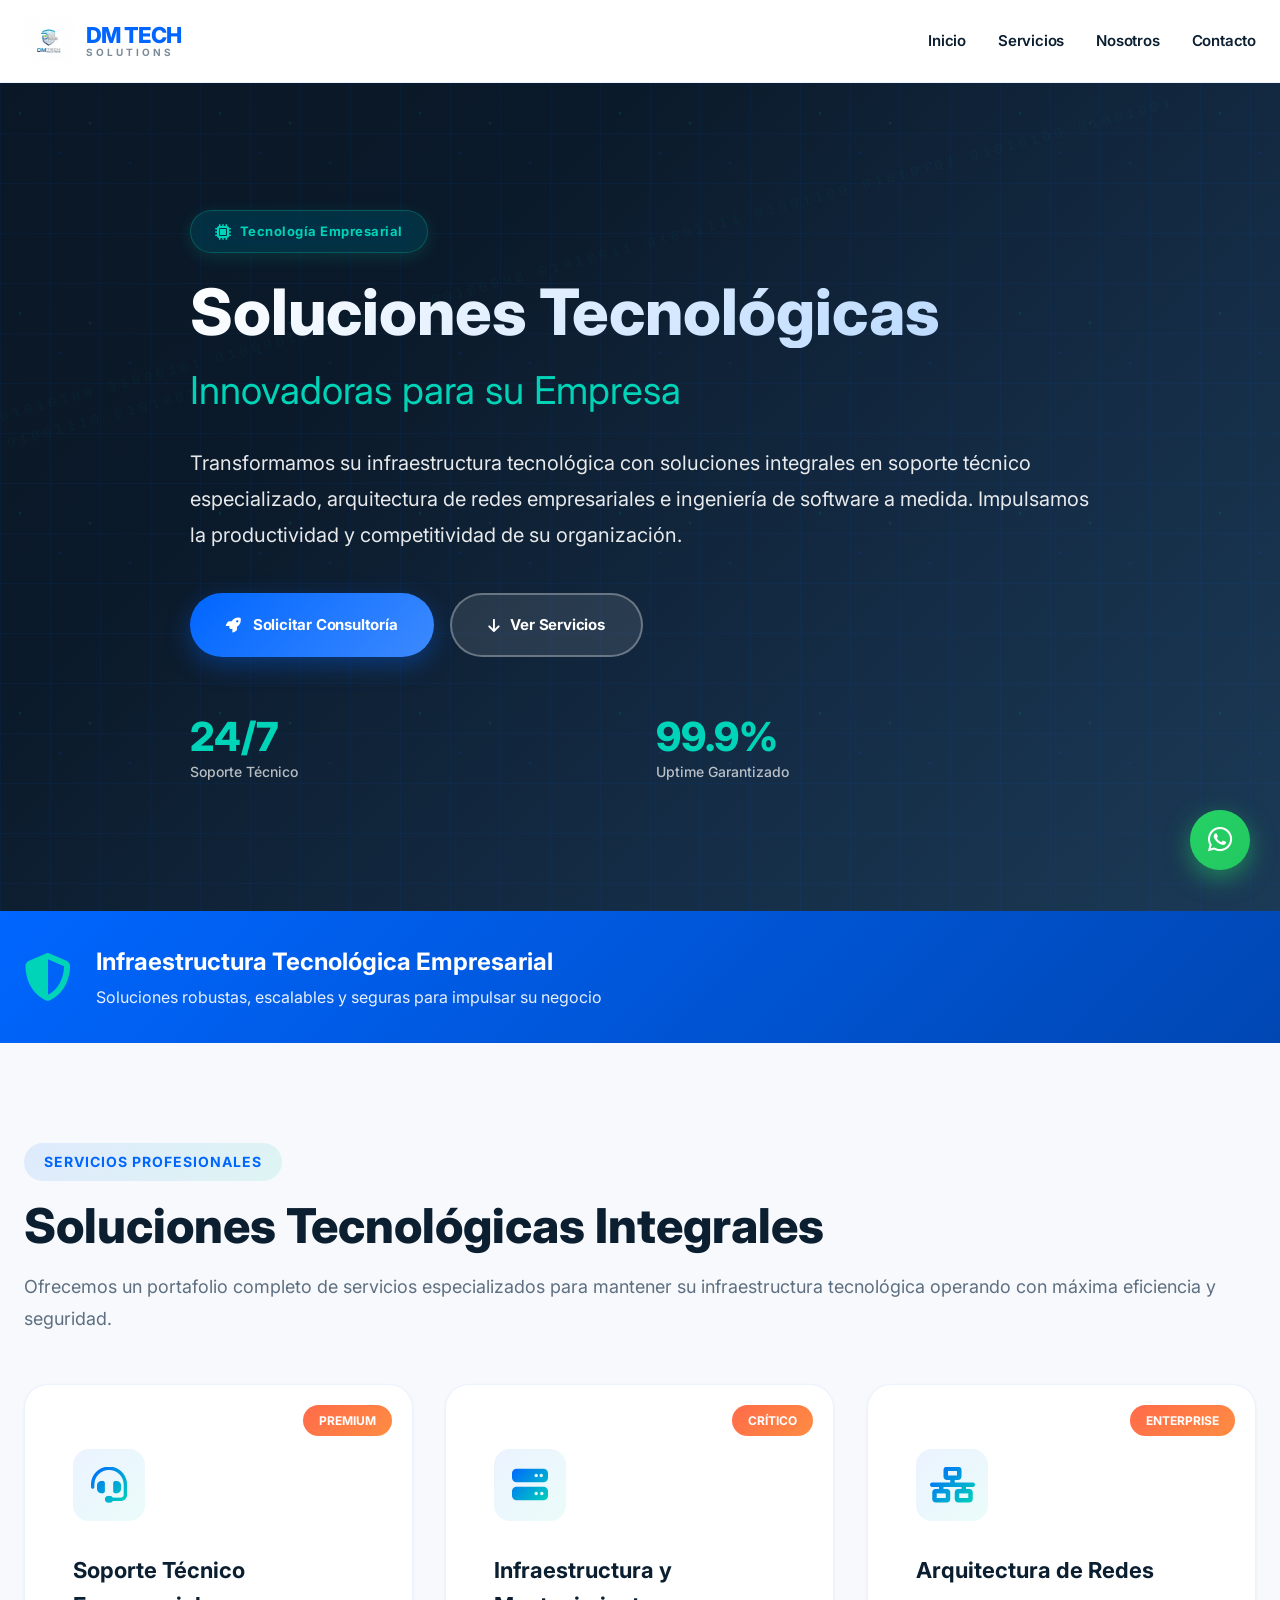
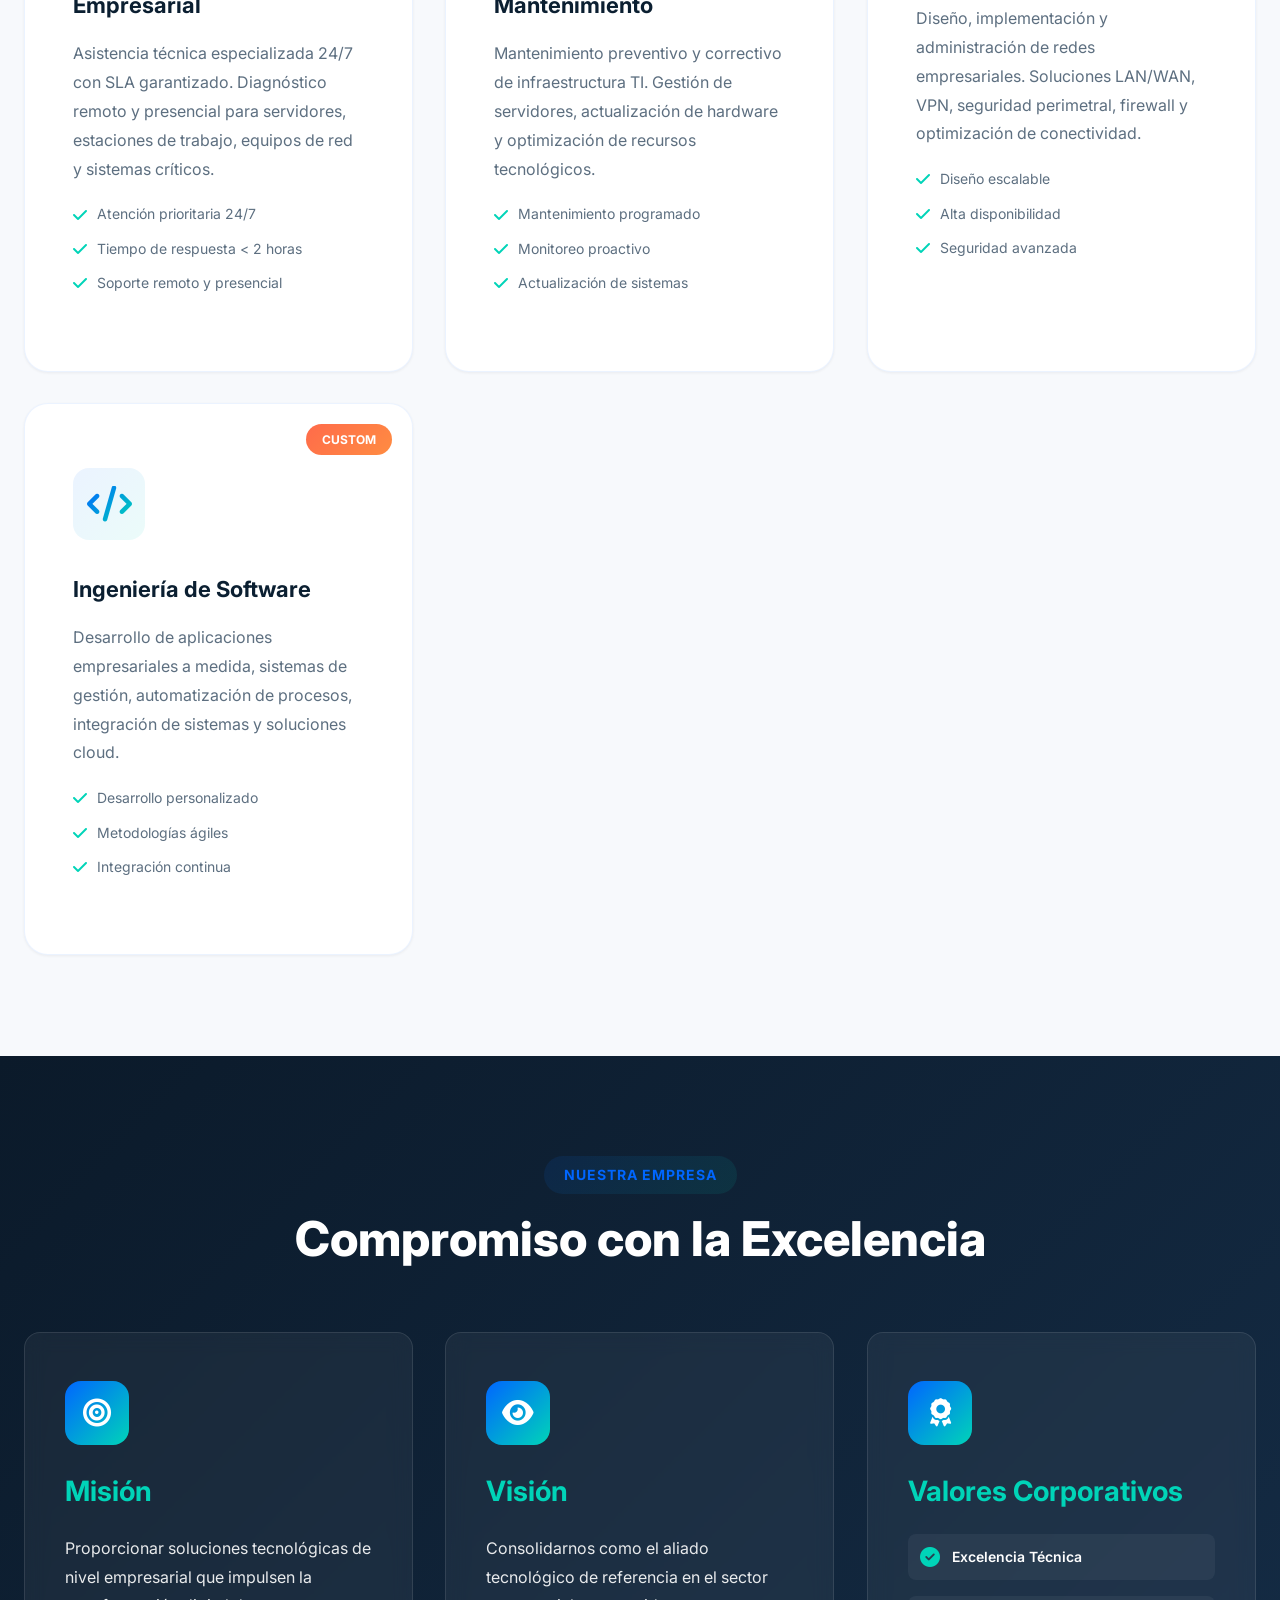
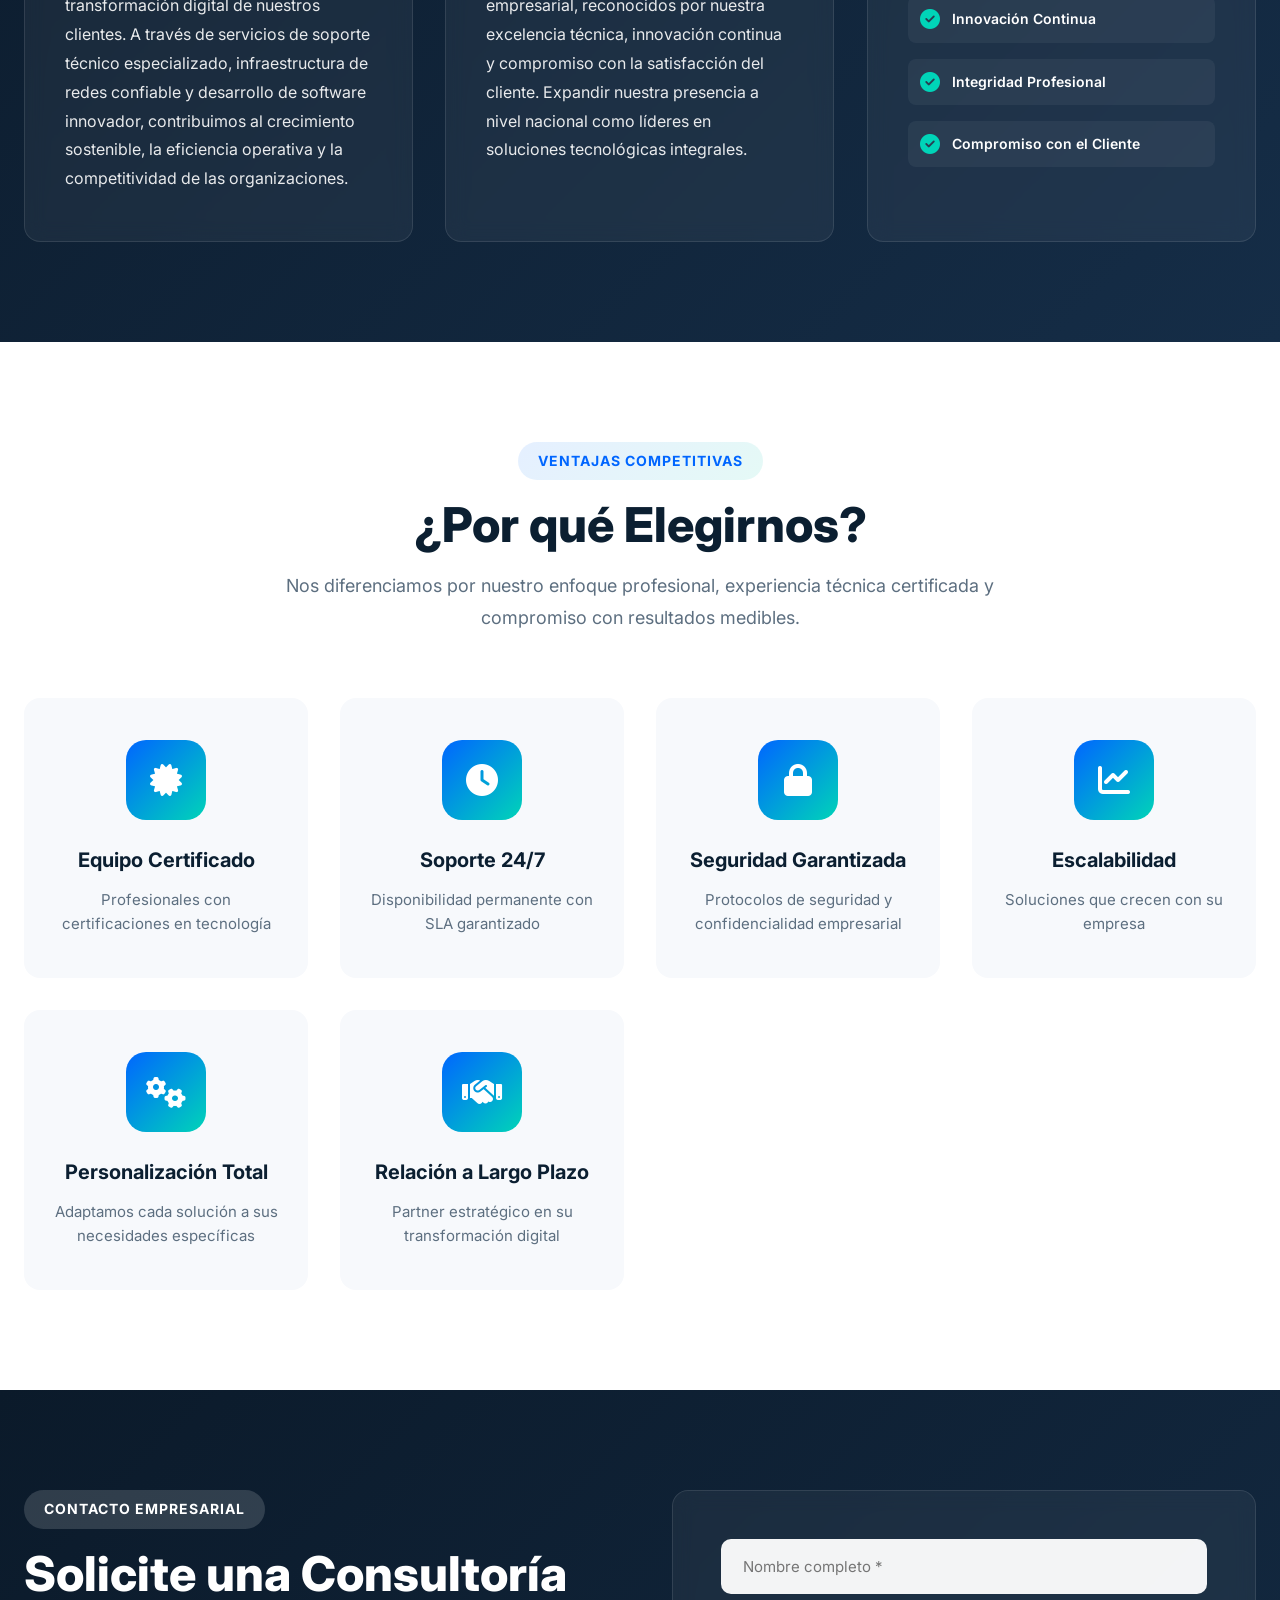
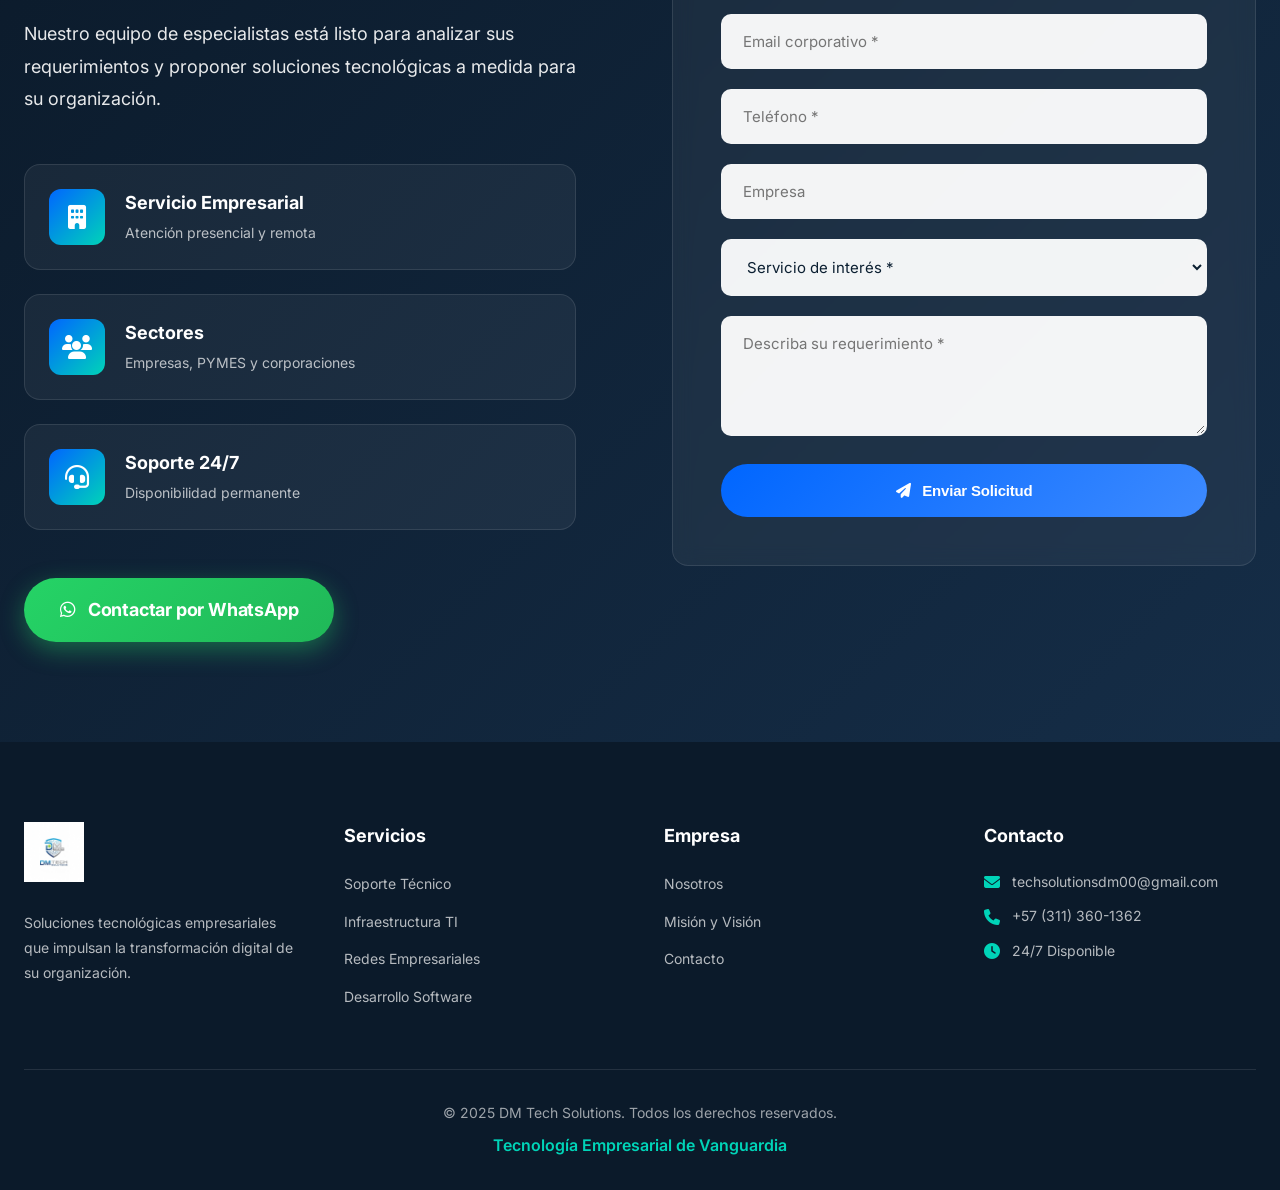
==== commit d5423f0a: "Mejorar estilos y efectos en CSS, optimizar JavaScript y actualizar metadatos en HTML" ====
--- a/index.html
+++ b/index.html
@@ -3,8 +3,18 @@
 <head>
     <meta charset="UTF-8">
     <meta name="viewport" content="width=device-width, initial-scale=1.0">
-    <meta name="description" content="DM Tech Solutions - Soluciones tecnológicas empresariales. Soporte técnico, infraestructura de redes y desarrollo de software.">
-    <title>DM Tech Solutions | Tecnología Empresarial</title>
+    <meta name="description" content="DM Tech Solutions - Soluciones tecnológicas empresariales. Soporte técnico especializado, infraestructura de redes y desarrollo de software a medida.">
+    <meta name="keywords" content="soporte técnico, infraestructura TI, redes empresariales, desarrollo software, consultoría tecnológica">
+    <meta name="author" content="DM Tech Solutions">
+    <meta name="theme-color" content="#0066FF">
+    
+    <!-- Open Graph / Facebook -->
+    <meta property="og:type" content="website">
+    <meta property="og:title" content="DM Tech Solutions | Tecnología Empresarial">
+    <meta property="og:description" content="Soluciones tecnológicas empresariales de vanguardia">
+    <meta property="og:image" content="images/logo.jpeg">
+    
+    <title>DM Tech Solutions | Tecnología Empresarial de Vanguardia</title>
     <link rel="stylesheet" href="css/styles.css">
     <link rel="stylesheet" href="https://cdnjs.cloudflare.com/ajax/libs/font-awesome/6.4.0/css/all.min.css">
     <link rel="preconnect" href="https://fonts.googleapis.com">
--- a/css/styles.css
+++ b/css/styles.css
@@ -10,35 +10,49 @@
 }
 
 :root {
-    /* Colores empresariales tecnológicos */
+    /* Colores empresariales tecnológicos - Refinados */
     --primary-color: #0066FF;
-    --primary-dark: #0052CC;
-    --primary-light: #3384FF;
-    --secondary-color: #00C9A7;
-    --accent-color: #FF6B35;
+    --primary-dark: #0047B3;
+    --primary-light: #3D8AFF;
+    --secondary-color: #00D4B8;
+    --accent-color: #FF6B4A;
     
-    /* Colores de fondo */
-    --bg-dark: #0A1929;
-    --bg-medium: #132F4C;
-    --bg-light: #F8FAFC;
+    /* Colores de fondo - Minimalista */
+    --bg-dark: #0B1A2A;
+    --bg-medium: #152D47;
+    --bg-light: #F7F9FC;
     --bg-white: #FFFFFF;
     --bg-card: #FFFFFF;
+    --bg-glass: rgba(255, 255, 255, 0.03);
     
-    /* Colores de texto */
-    --text-primary: #0A1929;
-    --text-secondary: #5A6C7D;
-    --text-light: #8B9DAD;
+    /* Colores de texto - Jerarquía refinada */
+    --text-primary: #0B1F31;
+    --text-secondary: #5D6F80;
+    --text-light: #8E9FB0;
     --text-white: #FFFFFF;
     
-    /* Efectos y sombras */
-    --shadow-sm: 0 2px 8px rgba(10, 25, 41, 0.08);
-    --shadow-md: 0 4px 16px rgba(10, 25, 41, 0.12);
-    --shadow-lg: 0 8px 32px rgba(10, 25, 41, 0.16);
-    --shadow-xl: 0 16px 48px rgba(10, 25, 41, 0.20);
+    /* Efectos y sombras - Más sutiles */
+    --shadow-sm: 0 1px 3px rgba(10, 25, 41, 0.06);
+    --shadow-md: 0 2px 12px rgba(10, 25, 41, 0.08);
+    --shadow-lg: 0 8px 24px rgba(10, 25, 41, 0.12);
+    --shadow-xl: 0 12px 40px rgba(10, 25, 41, 0.16);
+    --shadow-glow: 0 0 40px rgba(0, 102, 255, 0.15);
+    
+    /* Sistema de espaciado modular */
+    --space-xs: 4px;
+    --space-sm: 8px;
+    --space-md: 16px;
+    --space-lg: 24px;
+    --space-xl: 32px;
+    --space-2xl: 48px;
+    --space-3xl: 64px;
     
     /* Otros */
-    --border-radius: 12px;
-    --transition: all 0.3s cubic-bezier(0.4, 0, 0.2, 1);
+    --border-radius: 16px;
+    --border-radius-sm: 8px;
+    --border-radius-lg: 24px;
+    --transition: all 0.35s cubic-bezier(0.4, 0, 0.2, 1);
+    --transition-fast: all 0.2s cubic-bezier(0.4, 0, 0.2, 1);
     --whatsapp-color: #25D366;
 }
 
@@ -65,15 +79,16 @@
    HEADER
    ======================================== */
 .header {
-    background-color: rgba(255, 255, 255, 0.95);
-    -webkit-backdrop-filter: blur(10px);
-    backdrop-filter: blur(10px);
-    box-shadow: var(--shadow-sm);
+    background-color: rgba(255, 255, 255, 0.92);
+    -webkit-backdrop-filter: blur(20px) saturate(180%);
+    backdrop-filter: blur(20px) saturate(180%);
+    box-shadow: 0 1px 0 rgba(0, 0, 0, 0.05);
     position: sticky;
     top: 0;
     z-index: 1000;
-    padding: 16px 0;
-    transition: var(--transition);
+    padding: var(--space-md) 0;
+    transition: var(--transition);
+    border-bottom: 1px solid rgba(0, 102, 255, 0.08);
 }
 
 .header .container {
@@ -107,18 +122,20 @@
 }
 
 .logo-name {
-    font-size: 20px;
+    font-size: 22px;
     font-weight: 800;
     color: var(--primary-color);
-    letter-spacing: -0.5px;
+    letter-spacing: -1px;
+    line-height: 1;
 }
 
 .logo-tagline {
-    font-size: 11px;
-    font-weight: 600;
+    font-size: 10px;
+    font-weight: 700;
     color: var(--text-secondary);
-    letter-spacing: 2px;
+    letter-spacing: 3px;
     text-transform: uppercase;
+    opacity: 0.8;
 }
 
 .nav {
@@ -133,42 +150,49 @@
     font-weight: 600;
     font-size: 15px;
     position: relative;
-    transition: var(--transition);
-    padding: 8px 0;
+    transition: var(--transition-fast);
+    padding: var(--space-sm) 0;
+    letter-spacing: -0.2px;
 }
 
 .nav a::after {
     content: '';
     position: absolute;
-    bottom: 0;
-    left: 0;
+    bottom: -2px;
+    left: 50%;
+    transform: translateX(-50%);
     width: 0;
-    height: 3px;
+    height: 2px;
     background: linear-gradient(90deg, var(--primary-color), var(--secondary-color));
     transition: var(--transition);
-    border-radius: 3px;
+    border-radius: 2px;
 }
 
 .nav a:hover {
     color: var(--primary-color);
+    transform: translateY(-1px);
 }
 
 .nav a:hover::after {
     width: 100%;
 }
 
+.nav a.active::after {
+    width: 100%;
+}
+
 /* ========================================
    HERO SECTION
    ======================================== */
 .hero {
     position: relative;
-    min-height: 90vh;
-    display: flex;
-    align-items: center;
-    background: linear-gradient(135deg, var(--bg-dark) 0%, var(--bg-medium) 50%, #1a3d5c 100%);
+    min-height: 92vh;
+    display: flex;
+    align-items: center;
+    background: linear-gradient(135deg, #0A1726 0%, var(--bg-dark) 30%, var(--bg-medium) 70%, #1B3A56 100%);
     color: var(--text-white);
     overflow: hidden;
-    padding: 80px 0;
+    padding: var(--space-3xl) 0;
 }
 
 .tech-background {
@@ -223,18 +247,20 @@
 .hero-badge {
     display: inline-flex;
     align-items: center;
-    gap: 8px;
-    background: rgba(0, 201, 167, 0.15);
-    -webkit-backdrop-filter: blur(10px);
-    backdrop-filter: blur(10px);
-    border: 1px solid rgba(0, 201, 167, 0.3);
-    padding: 8px 20px;
-    border-radius: 50px;
-    font-size: 14px;
-    font-weight: 600;
+    gap: var(--space-sm);
+    background: rgba(0, 212, 184, 0.12);
+    -webkit-backdrop-filter: blur(16px) saturate(180%);
+    backdrop-filter: blur(16px) saturate(180%);
+    border: 1px solid rgba(0, 212, 184, 0.25);
+    padding: 10px 24px;
+    border-radius: 100px;
+    font-size: 13px;
+    font-weight: 700;
     color: var(--secondary-color);
-    margin-bottom: 24px;
+    margin-bottom: var(--space-lg);
     animation: fadeInDown 1s ease-out;
+    letter-spacing: 0.5px;
+    box-shadow: 0 4px 16px rgba(0, 212, 184, 0.15);
 }
 
 .hero-badge i {
@@ -314,27 +340,45 @@
 .btn {
     display: inline-flex;
     align-items: center;
-    gap: 10px;
-    padding: 16px 32px;
-    font-size: 16px;
+    gap: 12px;
+    padding: 18px 36px;
+    font-size: 15px;
     font-weight: 700;
     text-decoration: none;
-    border-radius: 50px;
+    border-radius: 100px;
     transition: var(--transition);
     cursor: pointer;
     border: none;
     white-space: nowrap;
+    letter-spacing: -0.2px;
+    position: relative;
+    overflow: hidden;
+}
+
+.btn::before {
+    content: '';
+    position: absolute;
+    top: 0;
+    left: -100%;
+    width: 100%;
+    height: 100%;
+    background: linear-gradient(90deg, transparent, rgba(255,255,255,0.2), transparent);
+    transition: left 0.5s;
+}
+
+.btn:hover::before {
+    left: 100%;
 }
 
 .btn-primary {
-    background: linear-gradient(135deg, var(--primary-color), var(--primary-light));
-    color: var(--text-white);
-    box-shadow: 0 8px 24px rgba(0, 102, 255, 0.4);
+    background: linear-gradient(135deg, var(--primary-color) 0%, var(--primary-light) 100%);
+    color: var(--text-white);
+    box-shadow: 0 8px 24px rgba(0, 102, 255, 0.35);
 }
 
 .btn-primary:hover {
-    transform: translateY(-3px);
-    box-shadow: 0 12px 32px rgba(0, 102, 255, 0.5);
+    transform: translateY(-2px);
+    box-shadow: 0 12px 32px rgba(0, 102, 255, 0.45);
 }
 
 .btn-secondary {
@@ -478,13 +522,13 @@
 
 .service-card {
     background: var(--bg-card);
-    padding: 40px 32px;
-    border-radius: var(--border-radius);
-    box-shadow: var(--shadow-md);
+    padding: var(--space-3xl) var(--space-2xl);
+    border-radius: var(--border-radius-lg);
+    box-shadow: var(--shadow-sm);
     transition: var(--transition);
     position: relative;
     overflow: hidden;
-    border: 1px solid transparent;
+    border: 1px solid rgba(0, 102, 255, 0.08);
 }
 
 .service-card::before {
@@ -493,36 +537,67 @@
     top: 0;
     left: 0;
     right: 0;
-    height: 4px;
+    height: 3px;
     background: linear-gradient(90deg, var(--primary-color), var(--secondary-color));
     transform: scaleX(0);
+    transform-origin: left;
+    transition: transform 0.4s cubic-bezier(0.4, 0, 0.2, 1);
+}
+
+.service-card::after {
+    content: '';
+    position: absolute;
+    inset: 0;
+    background: linear-gradient(135deg, rgba(0, 102, 255, 0.03), rgba(0, 212, 184, 0.03));
+    opacity: 0;
     transition: var(--transition);
 }
 
 .service-card:hover {
-    transform: translateY(-8px);
-    box-shadow: var(--shadow-xl);
-    border-color: rgba(0, 102, 255, 0.2);
+    transform: translateY(-6px);
+    box-shadow: var(--shadow-lg), var(--shadow-glow);
+    border-color: rgba(0, 102, 255, 0.15);
 }
 
 .service-card:hover::before {
     transform: scaleX(1);
 }
 
+.service-card:hover::after {
+    opacity: 1;
+}
+
 .service-icon {
-    width: 80px;
-    height: 80px;
-    background: linear-gradient(135deg, rgba(0, 102, 255, 0.1), rgba(0, 201, 167, 0.1));
-    border-radius: 20px;
+    width: 72px;
+    height: 72px;
+    background: linear-gradient(135deg, rgba(0, 102, 255, 0.08), rgba(0, 212, 184, 0.08));
+    border-radius: var(--border-radius);
     display: flex;
     align-items: center;
     justify-content: center;
-    margin-bottom: 24px;
-    transition: var(--transition);
+    margin-bottom: var(--space-xl);
+    transition: var(--transition);
+    position: relative;
+    z-index: 1;
+}
+
+.service-icon::before {
+    content: '';
+    position: absolute;
+    inset: -1px;
+    background: linear-gradient(135deg, var(--primary-color), var(--secondary-color));
+    border-radius: var(--border-radius);
+    opacity: 0;
+    transition: var(--transition);
+    z-index: -1;
 }
 
 .service-card:hover .service-icon {
-    transform: rotate(-5deg) scale(1.05);
+    transform: translateY(-4px) scale(1.05);
+}
+
+.service-card:hover .service-icon::before {
+    opacity: 0.1;
 }
 
 .service-icon i {
@@ -1197,3 +1272,130 @@
         display: none;
     }
 }
+
+/* ========================================
+   EFECTOS TÉCNICOS AVANZADOS - INGENIERO
+   ======================================== */
+
+/* Efecto de código binario en el fondo del hero */
+.tech-background::after {
+    content: '01001101 01010100 01000101 01000011 01001000 00100000 01010011 01001111 01001100 01010101 01010100 01001001 01001111 01001110 01010011';
+    position: absolute;
+    top: 20%;
+    left: -10%;
+    font-family: 'Courier New', monospace;
+    font-size: 14px;
+    color: rgba(0, 212, 184, 0.08);
+    white-space: pre-wrap;
+    letter-spacing: 4px;
+    line-height: 2;
+    transform: rotate(-15deg);
+    pointer-events: none;
+    z-index: 0;
+}
+
+/* Líneas de conexión animadas */
+@keyframes lineFlow {
+    0%, 100% {
+        stroke-dashoffset: 1000;
+    }
+    50% {
+        stroke-dashoffset: 0;
+    }
+}
+
+/* Efecto de hover mejorado en links */
+a {
+    -webkit-tap-highlight-color: transparent;
+}
+
+/* Smooth scroll mejorado */
+html {
+    scroll-padding-top: 80px;
+}
+
+/* Selección de texto personalizada */
+::selection {
+    background-color: rgba(0, 102, 255, 0.2);
+    color: var(--text-primary);
+}
+
+::-moz-selection {
+    background-color: rgba(0, 102, 255, 0.2);
+    color: var(--text-primary);
+}
+
+/* Focus visible mejorado para accesibilidad */
+*:focus-visible {
+    outline: 2px solid var(--primary-color);
+    outline-offset: 3px;
+    border-radius: 4px;
+}
+
+/* Scrollbar personalizado (Webkit) */
+::-webkit-scrollbar {
+    width: 10px;
+    height: 10px;
+}
+
+::-webkit-scrollbar-track {
+    background: var(--bg-light);
+}
+
+::-webkit-scrollbar-thumb {
+    background: linear-gradient(135deg, var(--primary-color), var(--secondary-color));
+    border-radius: 10px;
+}
+
+::-webkit-scrollbar-thumb:hover {
+    background: linear-gradient(135deg, var(--primary-dark), var(--secondary-color));
+}
+
+/* Loading state para formularios */
+.form-group input:focus,
+.form-group textarea:focus,
+.form-group select:focus {
+    border-color: var(--primary-color);
+    box-shadow: 0 0 0 3px rgba(0, 102, 255, 0.1);
+}
+
+/* Cursor personalizado para elementos interactivos */
+button,
+a,
+.nav a,
+.btn {
+    cursor: pointer;
+}
+
+/* Optimización de rendimiento */
+.hero,
+.service-card,
+.mv-card,
+.feature {
+    will-change: transform;
+}
+
+/* Anti-aliasing mejorado */
+body {
+    -webkit-font-smoothing: antialiased;
+    -moz-osx-font-smoothing: grayscale;
+    text-rendering: optimizeLegibility;
+}
+
+/* Mejora de legibilidad en pantallas de alta densidad */
+@media (-webkit-min-device-pixel-ratio: 2), (min-resolution: 192dpi) {
+    body {
+        font-weight: 400;
+    }
+}
+
+/* Prefers reduced motion - Accesibilidad */
+@media (prefers-reduced-motion: reduce) {
+    *,
+    *::before,
+    *::after {
+        animation-duration: 0.01ms !important;
+        animation-iteration-count: 1 !important;
+        transition-duration: 0.01ms !important;
+    }
+}
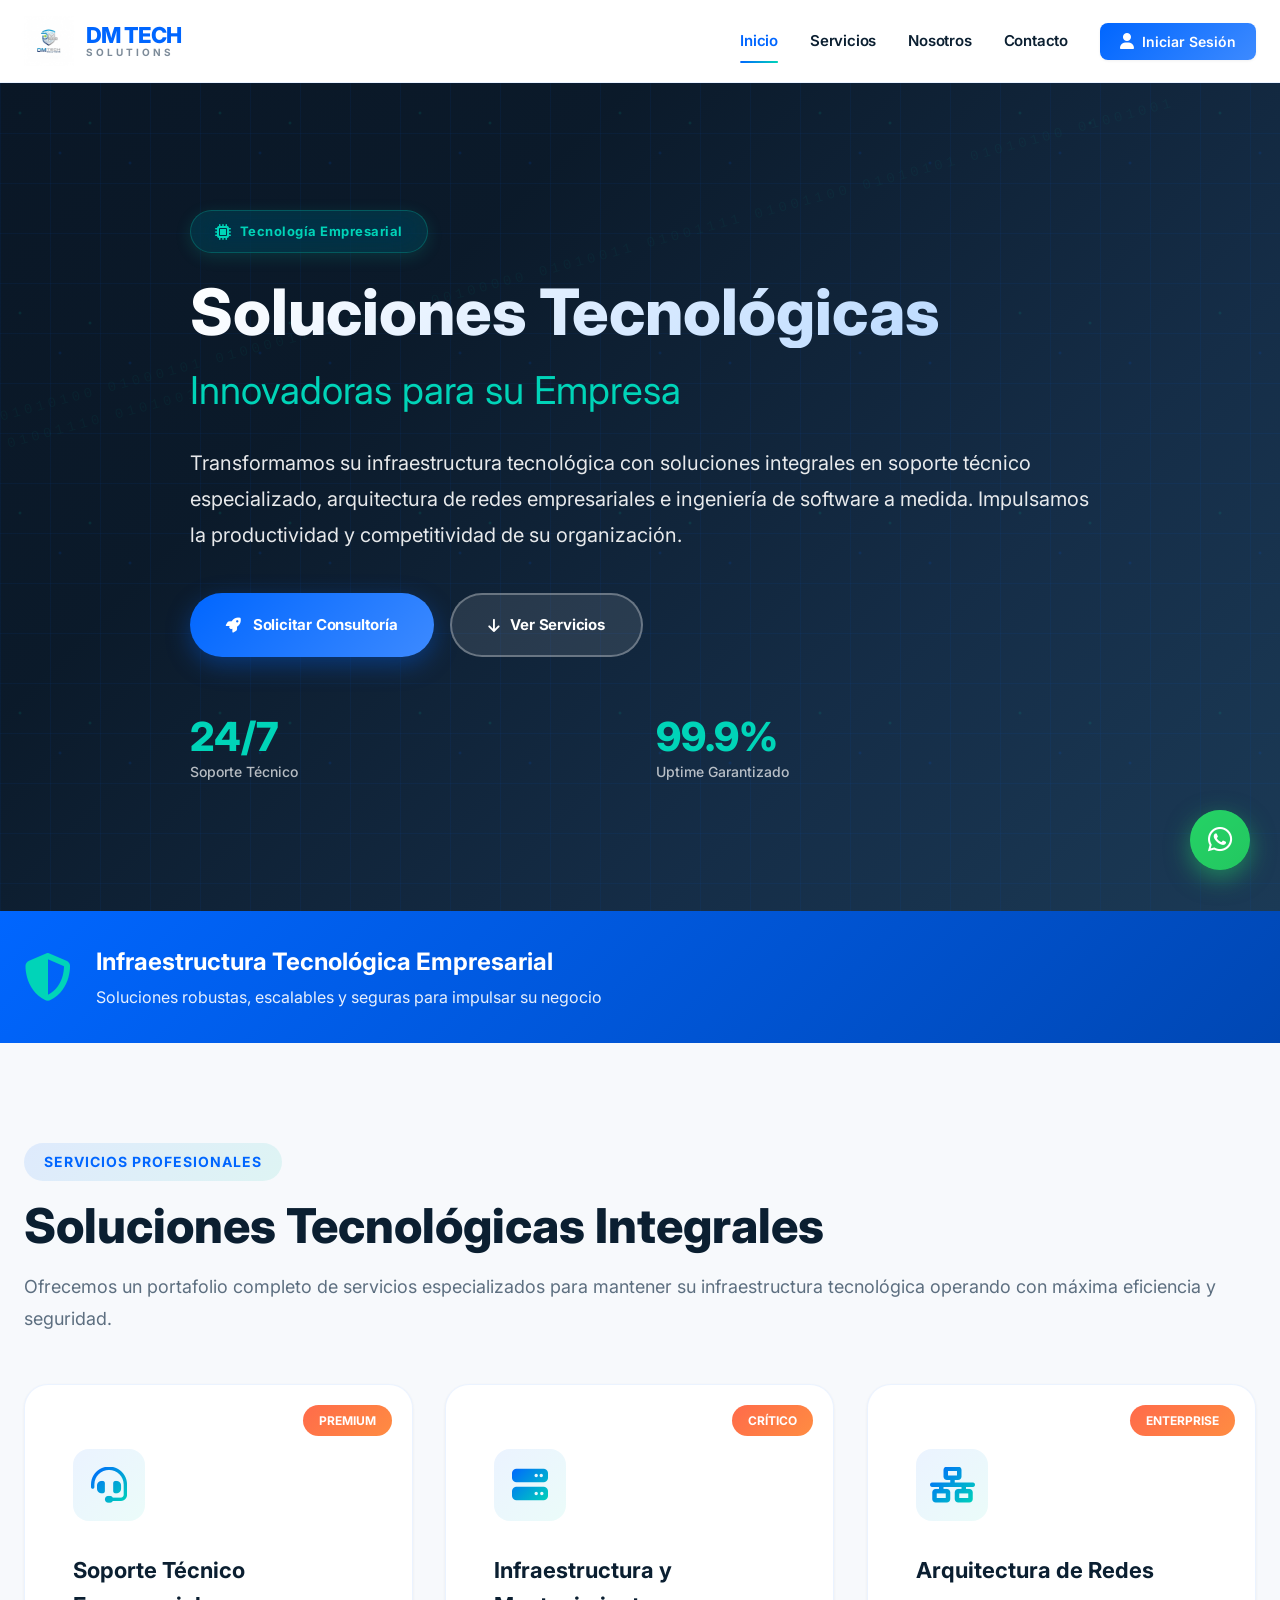
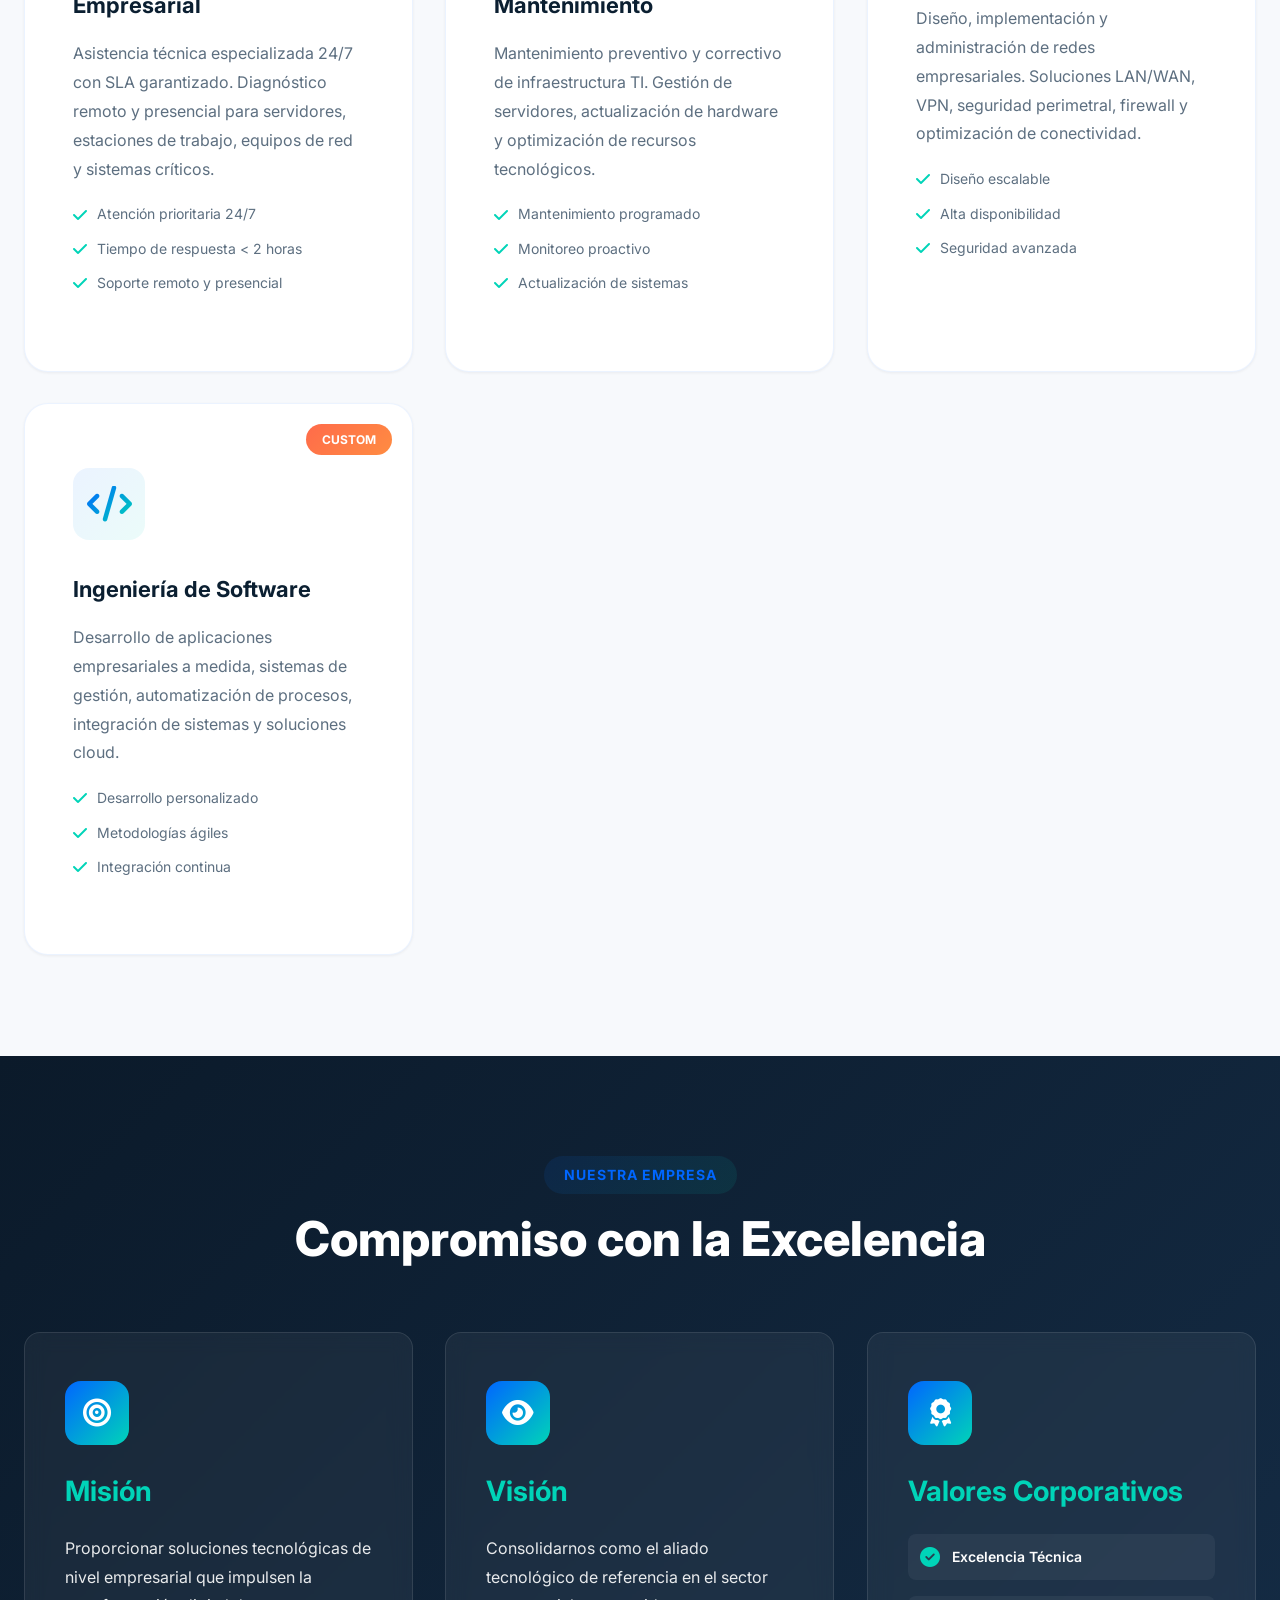
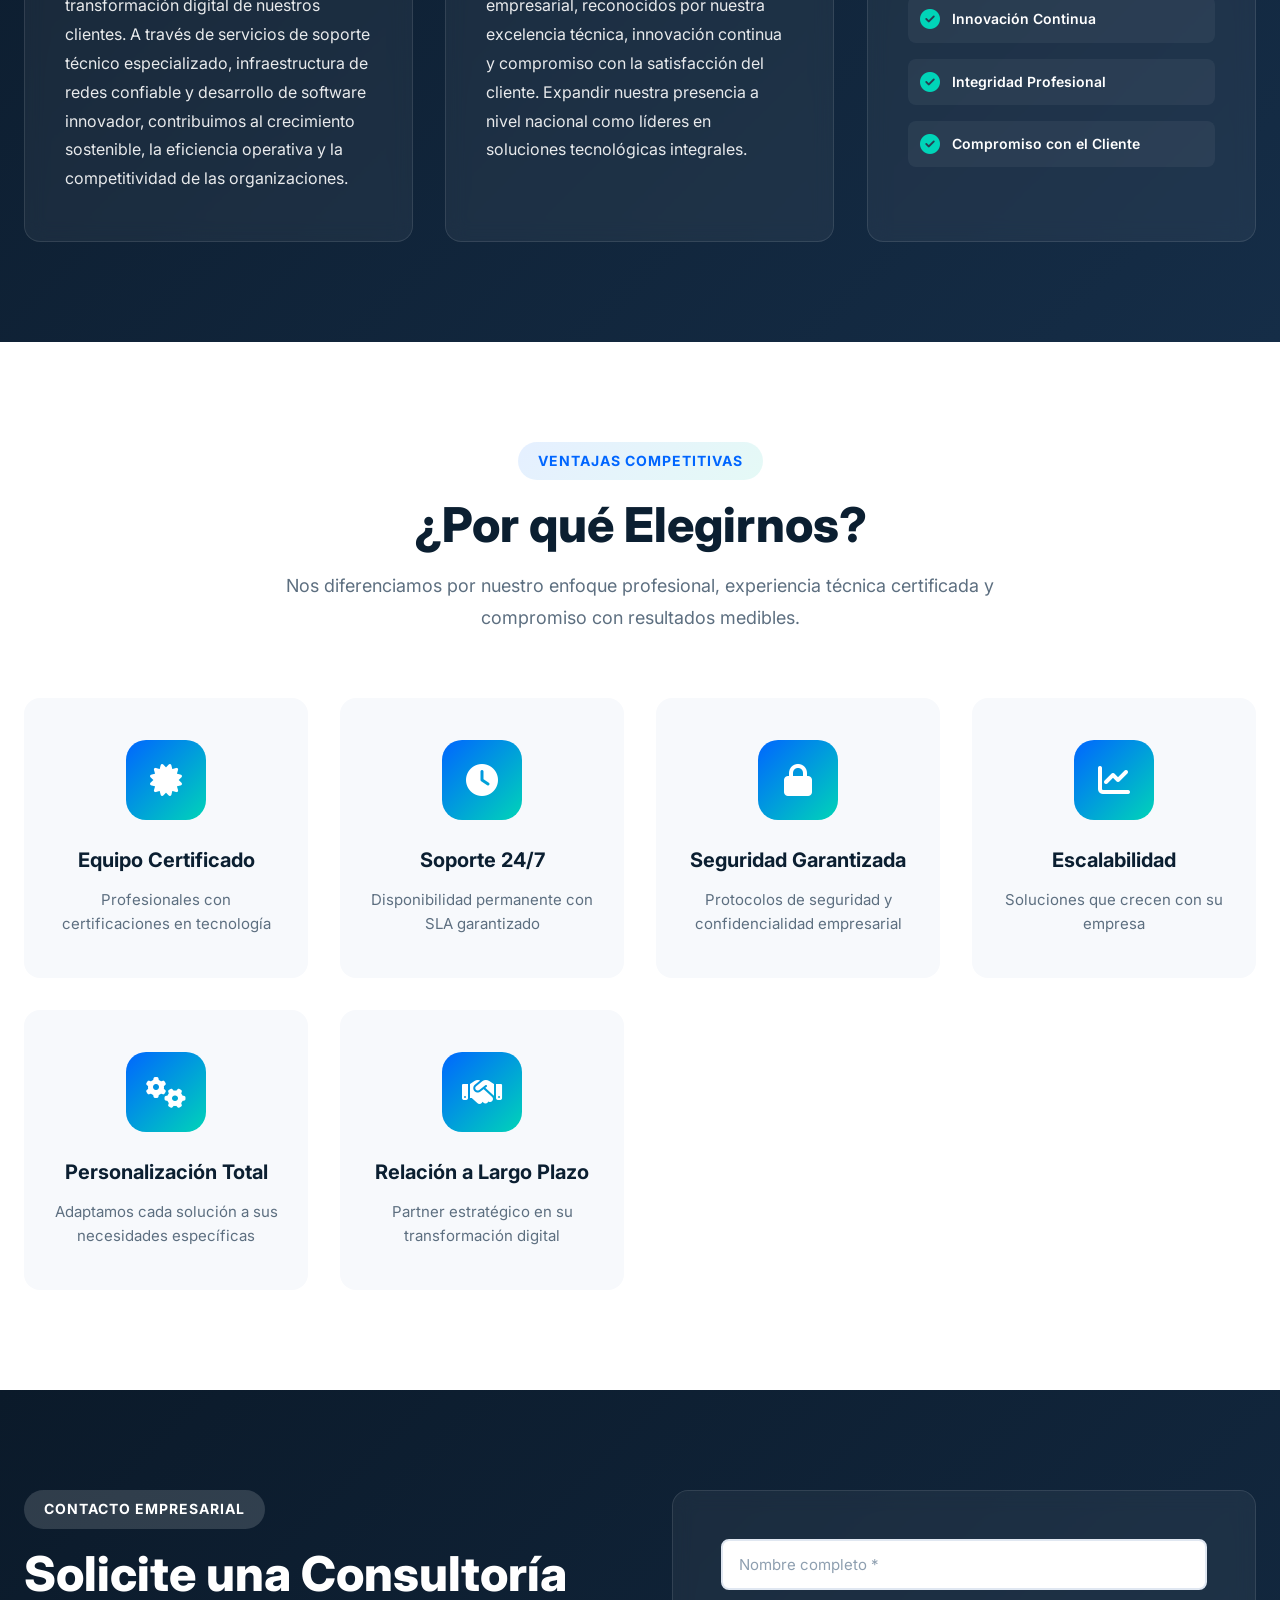
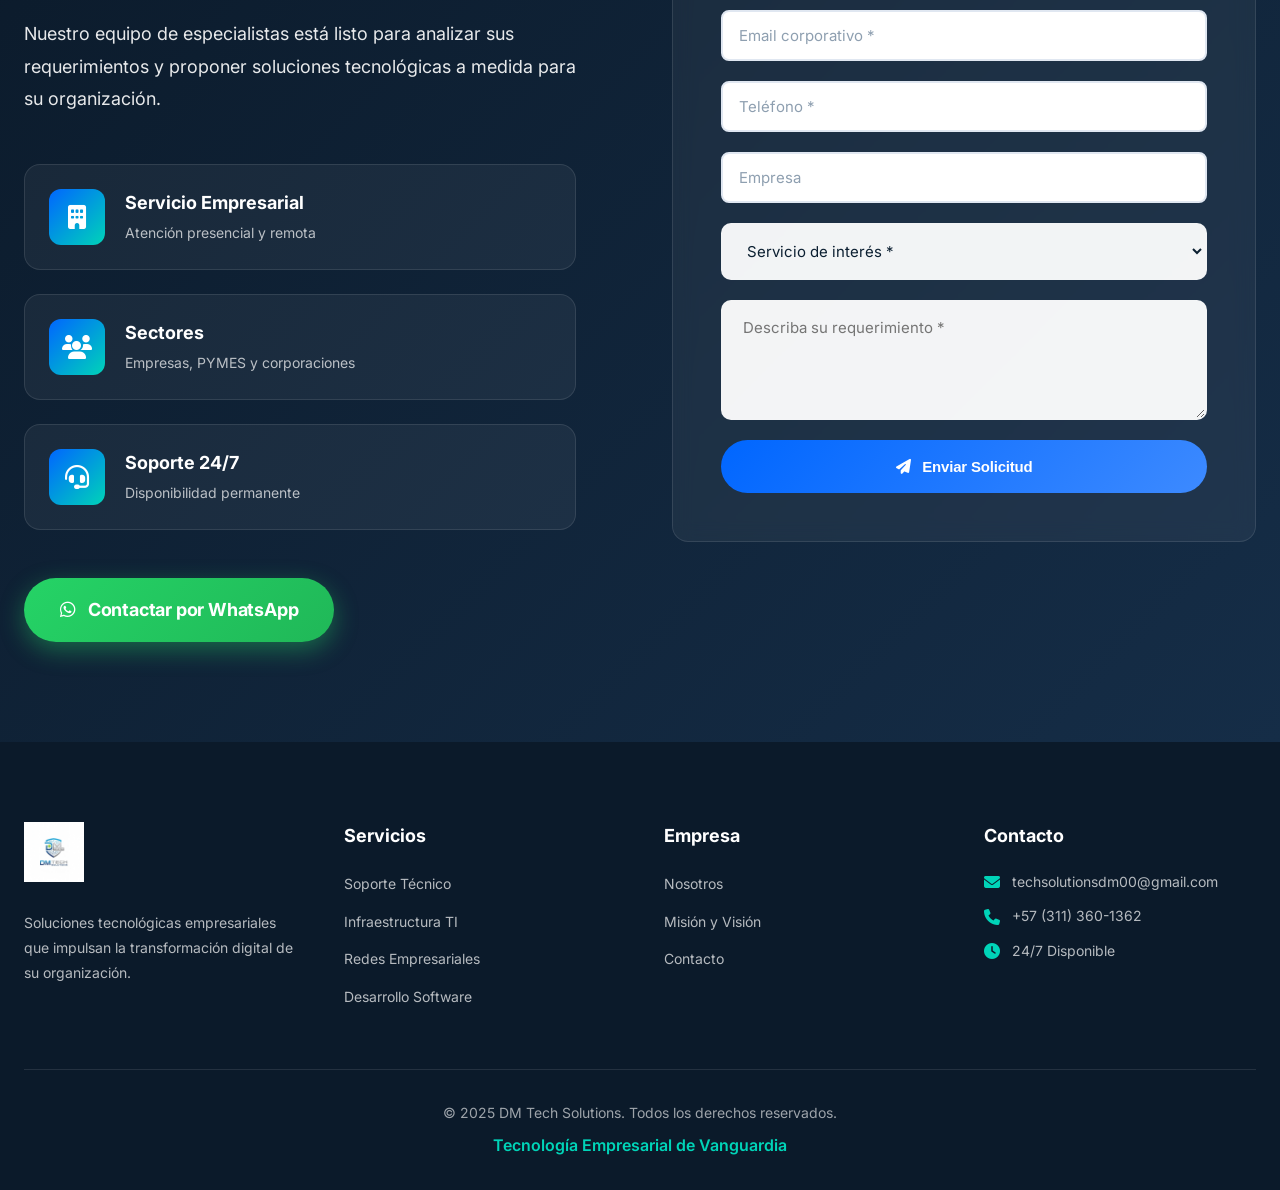
==== commit c88d986c: "feat: Add dashboard interface and user management features - Created dashboard.html for the main das" ====
--- a/index.html
+++ b/index.html
@@ -37,6 +37,9 @@
                 <a href="#servicios">Servicios</a>
                 <a href="#nosotros">Nosotros</a>
                 <a href="#contacto">Contacto</a>
+                <button class="btn-login" id="btnLogin">
+                    <i class="fas fa-user"></i> Iniciar Sesión
+                </button>
             </nav>
         </div>
     </header>
@@ -428,6 +431,57 @@
         <span class="whatsapp-text">Contáctanos</span>
     </a>
 
+    <!-- Modal de Login -->
+    <div id="loginModal" class="modal-login">
+        <div class="modal-content-login">
+            <div class="modal-header-login">
+                <h2><i class="fas fa-user-circle"></i> Iniciar Sesión</h2>
+                <button class="close-modal" id="closeModal">
+                    <i class="fas fa-times"></i>
+                </button>
+            </div>
+            <div class="modal-body-login">
+                <form id="loginForm" method="POST">
+                    <div class="form-group">
+                        <label for="correo">
+                            <i class="fas fa-envelope"></i> Correo Electrónico
+                        </label>
+                        <input 
+                            type="email" 
+                            id="correo" 
+                            name="correo" 
+                            placeholder="ejemplo@correo.com" 
+                            required
+                            autocomplete="email">
+                    </div>
+                    <div class="form-group">
+                        <label for="password">
+                            <i class="fas fa-lock"></i> Contraseña
+                        </label>
+                        <input 
+                            type="password" 
+                            id="password" 
+                            name="password" 
+                            placeholder="••••••••" 
+                            required
+                            autocomplete="current-password">
+                    </div>
+                    <div class="form-options">
+                        <label class="remember-me">
+                            <input type="checkbox" id="remember" name="remember">
+                            <span>Recordarme</span>
+                        </label>
+                        <a href="#" class="forgot-password">¿Olvidaste tu contraseña?</a>
+                    </div>
+                    <div id="loginMessage" class="login-message"></div>
+                    <button type="submit" class="btn-submit-login">
+                        <i class="fas fa-sign-in-alt"></i> Iniciar Sesión
+                    </button>
+                </form>
+            </div>
+        </div>
+    </div>
+
     <script src="js/main.js"></script>
 </body>
 </html>
--- a/css/styles.css
+++ b/css/styles.css
@@ -1399,3 +1399,306 @@
         transition-duration: 0.01ms !important;
     }
 }
+
+/* ========================================
+   BOTÓN DE LOGIN EN HEADER
+   ======================================== */
+.btn-login {
+    background: linear-gradient(135deg, var(--primary-color), var(--primary-light));
+    color: var(--text-white);
+    padding: 10px 20px;
+    border: none;
+    border-radius: var(--border-radius-sm);
+    font-weight: 600;
+    font-size: 14px;
+    cursor: pointer;
+    transition: var(--transition);
+    display: flex;
+    align-items: center;
+    gap: 8px;
+    box-shadow: var(--shadow-sm);
+    font-family: 'Inter', sans-serif;
+}
+
+.btn-login:hover {
+    transform: translateY(-2px);
+    box-shadow: var(--shadow-md);
+    background: linear-gradient(135deg, var(--primary-dark), var(--primary-color));
+}
+
+.btn-login i {
+    font-size: 16px;
+}
+
+/* ========================================
+   MODAL DE LOGIN
+   ======================================== */
+.modal-login {
+    display: none;
+    position: fixed;
+    top: 0;
+    left: 0;
+    width: 100%;
+    height: 100%;
+    background-color: rgba(11, 26, 42, 0.85);
+    -webkit-backdrop-filter: blur(8px);
+    backdrop-filter: blur(8px);
+    z-index: 10000;
+    opacity: 0;
+    transition: opacity 0.3s ease;
+    align-items: center;
+    justify-content: center;
+}
+
+.modal-login.active {
+    display: flex;
+    opacity: 1;
+}
+
+.modal-content-login {
+    background: var(--bg-white);
+    border-radius: var(--border-radius);
+    box-shadow: var(--shadow-xl);
+    max-width: 440px;
+    width: 90%;
+    max-height: 90vh;
+    overflow-y: auto;
+    animation: modalSlideIn 0.4s cubic-bezier(0.4, 0, 0.2, 1);
+    position: relative;
+}
+
+@keyframes modalSlideIn {
+    from {
+        transform: translateY(-50px) scale(0.9);
+        opacity: 0;
+    }
+    to {
+        transform: translateY(0) scale(1);
+        opacity: 1;
+    }
+}
+
+.modal-header-login {
+    display: flex;
+    justify-content: space-between;
+    align-items: center;
+    padding: 24px 28px;
+    border-bottom: 1px solid rgba(0, 102, 255, 0.1);
+}
+
+.modal-header-login h2 {
+    color: var(--text-primary);
+    font-size: 24px;
+    font-weight: 700;
+    display: flex;
+    align-items: center;
+    gap: 12px;
+    margin: 0;
+}
+
+.modal-header-login h2 i {
+    color: var(--primary-color);
+    font-size: 28px;
+}
+
+.close-modal {
+    background: transparent;
+    border: none;
+    font-size: 24px;
+    color: var(--text-secondary);
+    cursor: pointer;
+    transition: var(--transition);
+    padding: 8px;
+    display: flex;
+    align-items: center;
+    justify-content: center;
+    border-radius: 50%;
+    width: 40px;
+    height: 40px;
+}
+
+.close-modal:hover {
+    background-color: rgba(0, 102, 255, 0.1);
+    color: var(--primary-color);
+    transform: rotate(90deg);
+}
+
+.modal-body-login {
+    padding: 32px 28px;
+}
+
+#loginForm {
+    display: flex;
+    flex-direction: column;
+    gap: 20px;
+}
+
+.form-group {
+    display: flex;
+    flex-direction: column;
+    gap: 8px;
+}
+
+.form-group label {
+    color: var(--text-primary);
+    font-weight: 600;
+    font-size: 14px;
+    display: flex;
+    align-items: center;
+    gap: 8px;
+}
+
+.form-group label i {
+    color: var(--primary-color);
+    font-size: 16px;
+}
+
+.form-group input {
+    padding: 14px 16px;
+    border: 2px solid #E0E7F1;
+    border-radius: var(--border-radius-sm);
+    font-size: 15px;
+    font-family: 'Inter', sans-serif;
+    color: var(--text-primary);
+    transition: var(--transition);
+    background-color: var(--bg-white);
+}
+
+.form-group input:focus {
+    outline: none;
+    border-color: var(--primary-color);
+    box-shadow: 0 0 0 4px rgba(0, 102, 255, 0.1);
+    background-color: rgba(0, 102, 255, 0.02);
+}
+
+.form-group input::placeholder {
+    color: var(--text-light);
+}
+
+.form-options {
+    display: flex;
+    justify-content: space-between;
+    align-items: center;
+    margin-top: 4px;
+}
+
+.remember-me {
+    display: flex;
+    align-items: center;
+    gap: 8px;
+    cursor: pointer;
+    font-size: 14px;
+    color: var(--text-secondary);
+}
+
+.remember-me input[type="checkbox"] {
+    width: 18px;
+    height: 18px;
+    cursor: pointer;
+    accent-color: var(--primary-color);
+}
+
+.forgot-password {
+    color: var(--primary-color);
+    text-decoration: none;
+    font-size: 14px;
+    font-weight: 600;
+    transition: var(--transition);
+}
+
+.forgot-password:hover {
+    color: var(--primary-dark);
+    text-decoration: underline;
+}
+
+.login-message {
+    padding: 14px 16px;
+    border-radius: var(--border-radius-sm);
+    font-size: 14px;
+    font-weight: 500;
+    text-align: center;
+    display: none;
+}
+
+.login-message.show {
+    display: block;
+}
+
+.login-message.success {
+    background-color: rgba(0, 212, 184, 0.1);
+    color: #00B89C;
+    border: 1px solid rgba(0, 212, 184, 0.3);
+}
+
+.login-message.error {
+    background-color: rgba(255, 107, 74, 0.1);
+    color: #E35234;
+    border: 1px solid rgba(255, 107, 74, 0.3);
+}
+
+.btn-submit-login {
+    background: linear-gradient(135deg, var(--primary-color), var(--secondary-color));
+    color: var(--text-white);
+    padding: 16px 24px;
+    border: none;
+    border-radius: var(--border-radius-sm);
+    font-size: 16px;
+    font-weight: 700;
+    cursor: pointer;
+    transition: var(--transition);
+    display: flex;
+    align-items: center;
+    justify-content: center;
+    gap: 10px;
+    box-shadow: var(--shadow-md);
+    margin-top: 8px;
+    font-family: 'Inter', sans-serif;
+}
+
+.btn-submit-login:hover {
+    transform: translateY(-2px);
+    box-shadow: var(--shadow-lg);
+}
+
+.btn-submit-login:active {
+    transform: translateY(0);
+}
+
+.btn-submit-login:disabled {
+    background: linear-gradient(135deg, #B0BEC5, #90A4AE);
+    cursor: not-allowed;
+    transform: none;
+}
+
+.btn-submit-login i {
+    font-size: 18px;
+}
+
+/* Responsive para modal de login */
+@media (max-width: 768px) {
+    .modal-content-login {
+        max-width: 95%;
+        margin: 20px;
+    }
+    
+    .modal-header-login,
+    .modal-body-login {
+        padding: 20px;
+    }
+    
+    .modal-header-login h2 {
+        font-size: 20px;
+    }
+    
+    .form-options {
+        flex-direction: column;
+        align-items: flex-start;
+        gap: 12px;
+    }
+    
+    .btn-login {
+        padding: 8px 16px;
+        font-size: 13px;
+        gap: 6px;
+    }
+}
